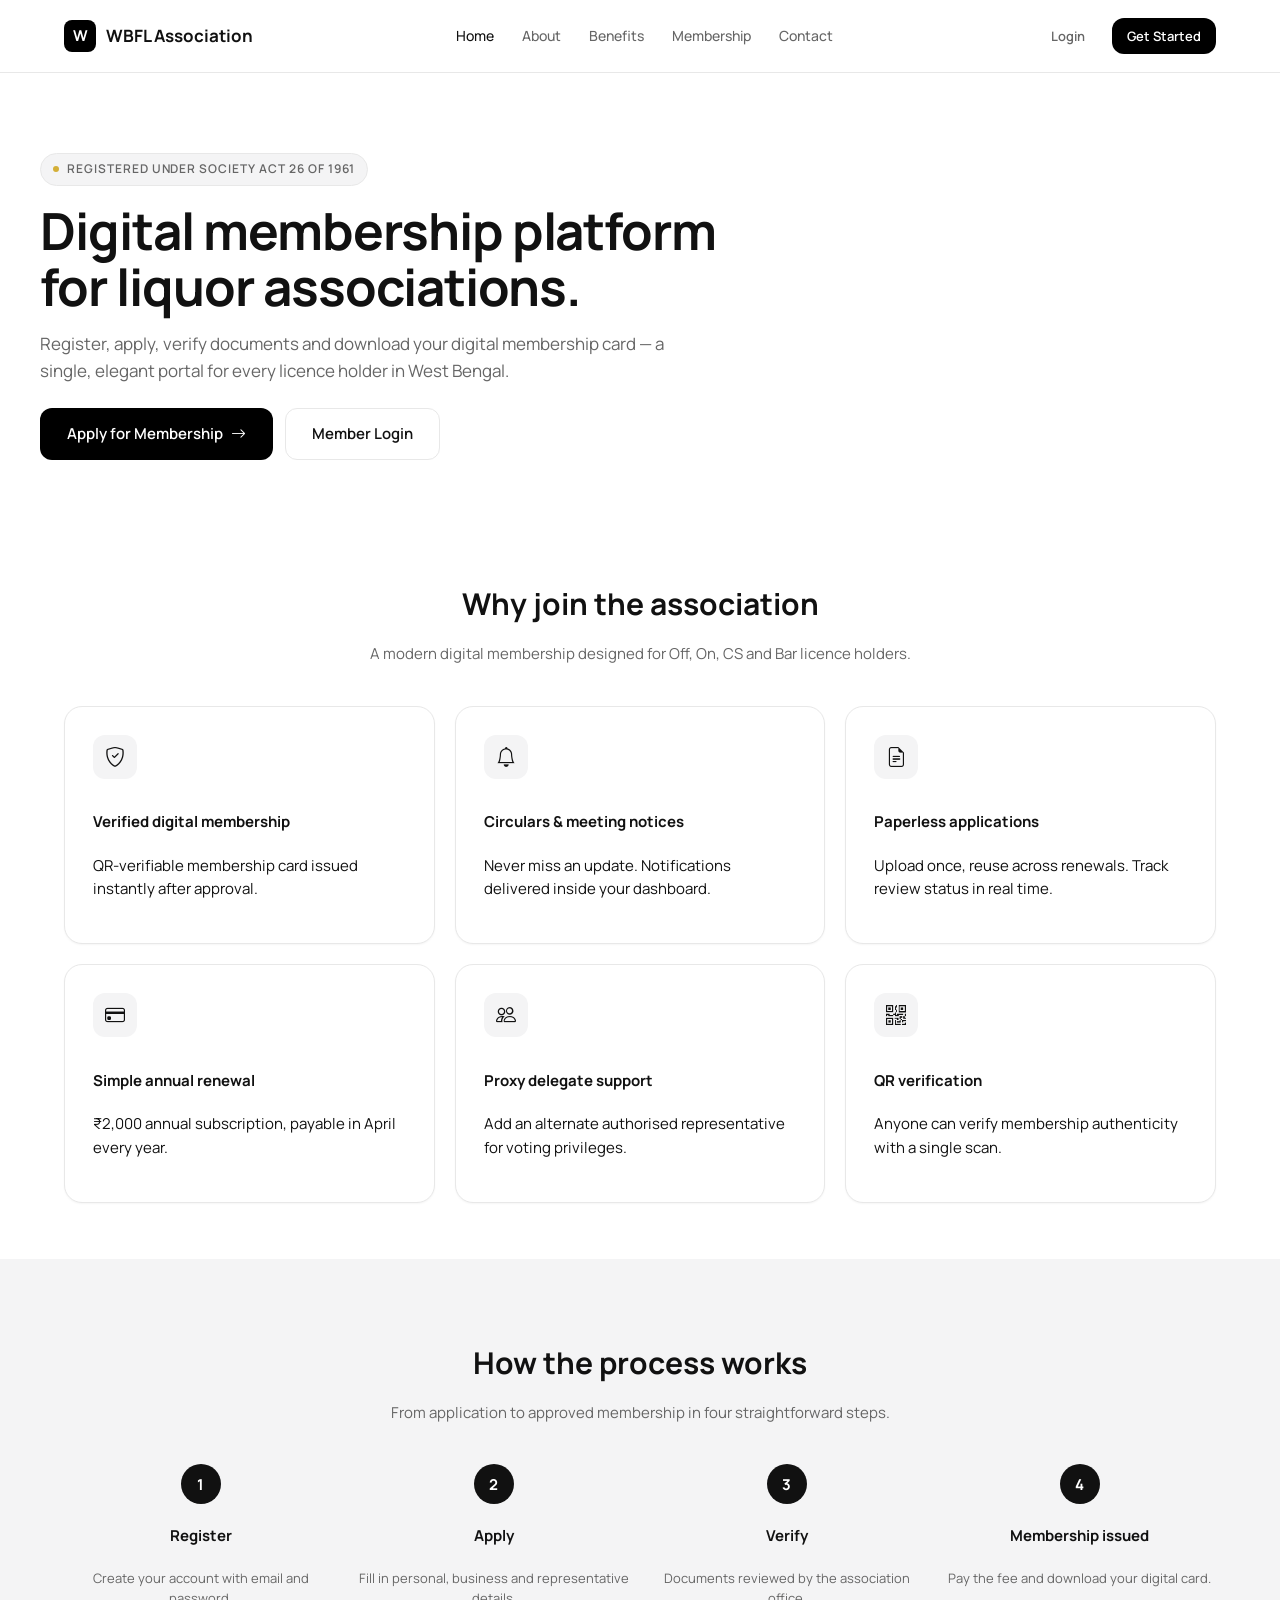
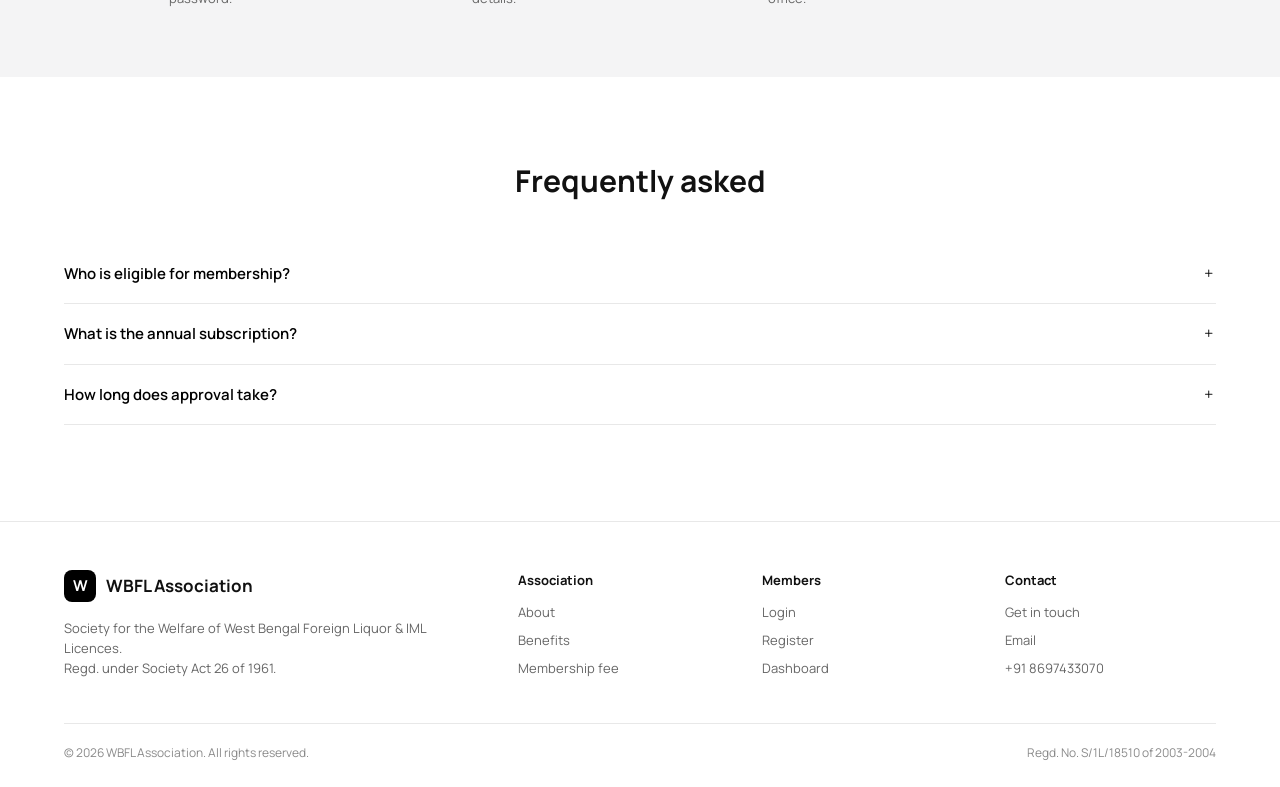
==== index.html @ 2369a2b2 "Add files via upload" ====
<!doctype html>
<html lang="en"><head><meta charset="utf-8"/><meta name="viewport" content="width=device-width,initial-scale=1"/>
<title>Home — WBFL Association</title>
<link rel="icon" href="favicon.ico"/>
<link href="https://fonts.googleapis.com/css2?family=Manrope:wght@400;500;600;700&display=swap" rel="stylesheet"/>
<link rel="stylesheet" href="https://cdn.jsdelivr.net/npm/bootstrap-icons@1.13.1/font/bootstrap-icons.min.css"/>
<link rel="stylesheet" href="assets/css/style.css"/>
<link rel="stylesheet" href="assets/css/components.css"/>
<link rel="stylesheet" href="assets/css/responsive.css"/>

</head><body>
<header class="nav"><div class="container nav-inner">
<a href="index.html" class="brand"><span class="brand-mark">W</span> WBFL Association</a>
<nav class="nav-links">
<a href="index.html" class="active">Home</a>
<a href="about.html" class="">About</a>
<a href="benefits.html" class="">Benefits</a>
<a href="fee.html" class="">Membership</a>
<a href="contact.html" class="">Contact</a>
</nav>
<div class="nav-cta"><a href="login.html" class="btn btn-ghost btn-sm hide-mobile">Login</a><a href="register.html" class="btn btn-primary btn-sm">Get Started</a><button class="nav-toggle" data-nav-toggle aria-label="Menu" aria-expanded="false" aria-controls="mobileSheet"><i class="bi bi-list"></i></button></div></div>
<div class="mobile-sheet" id="mobileSheet">
<a href="index.html">Home</a><a href="about.html">About</a><a href="benefits.html">Benefits</a><a href="fee.html">Membership</a><a href="contact.html">Contact</a><a href="login.html">Login</a>
</div></header>

<main>
  <section class="hero container">
    <span class="eyebrow"><span class="dot"></span> Registered under Society Act 26 of 1961</span>
    <h1>Digital membership platform<br/>for liquor associations.</h1>
    <p class="lead">Register, apply, verify documents and download your digital membership card — a single, elegant portal for every licence holder in West Bengal.</p>
    <div class="hero-actions">
      <a href="register.html" class="btn btn-primary btn-lg">Apply for Membership <i class="bi bi-arrow-right" aria-hidden="true"></i></a>
      <a href="login.html" class="btn btn-secondary btn-lg">Member Login</a>
    </div>
  </section>

  <section class="section">
    <div class="container">
      <div class="section-title"><h2>Why join the association</h2><p>A modern digital membership designed for Off, On, CS and Bar licence holders.</p></div>
      <div class="grid grid-3">
        <div class="card feature card-hover"><div class="feature-icon"><i class="bi bi-shield-check" aria-hidden="true"></i></div><h4>Verified digital membership</h4><p>QR-verifiable membership card issued instantly after approval.</p></div>
        <div class="card feature card-hover"><div class="feature-icon"><i class="bi bi-bell" aria-hidden="true"></i></div><h4>Circulars &amp; meeting notices</h4><p>Never miss an update. Notifications delivered inside your dashboard.</p></div>
        <div class="card feature card-hover"><div class="feature-icon"><i class="bi bi-file-earmark-text" aria-hidden="true"></i></div><h4>Paperless applications</h4><p>Upload once, reuse across renewals. Track review status in real time.</p></div>
        <div class="card feature card-hover"><div class="feature-icon"><i class="bi bi-credit-card" aria-hidden="true"></i></div><h4>Simple annual renewal</h4><p>&#8377;2,000 annual subscription, payable in April every year.</p></div>
        <div class="card feature card-hover"><div class="feature-icon"><i class="bi bi-people" aria-hidden="true"></i></div><h4>Proxy delegate support</h4><p>Add an alternate authorised representative for voting privileges.</p></div>
        <div class="card feature card-hover"><div class="feature-icon"><i class="bi bi-qr-code" aria-hidden="true"></i></div><h4>QR verification</h4><p>Anyone can verify membership authenticity with a single scan.</p></div>
      </div>
    </div>
  </section>

  <section class="section bg-surface">
    <div class="container">
      <div class="section-title"><h2>How the process works</h2><p>From application to approved membership in four straightforward steps.</p></div>
      <div class="process">
        <div class="process-step"><div class="step-num">1</div><h4>Register</h4><p class="small mt-8">Create your account with email and password.</p></div>
        <div class="process-step"><div class="step-num">2</div><h4>Apply</h4><p class="small mt-8">Fill in personal, business and representative details.</p></div>
        <div class="process-step"><div class="step-num">3</div><h4>Verify</h4><p class="small mt-8">Documents reviewed by the association office.</p></div>
        <div class="process-step"><div class="step-num">4</div><h4>Membership issued</h4><p class="small mt-8">Pay the fee and download your digital card.</p></div>
      </div>
    </div>
  </section>

  <section class="section">
    <div class="container">
      <div class="section-title"><h2>Frequently asked</h2></div>
      <div class="faq" data-faq>
        <div class="faq-item"><button class="faq-q" aria-expanded="false"><span>Who is eligible for membership?</span><i class="bi bi-plus" aria-hidden="true"></i></button><div class="faq-a">Any holder of a Foreign Liquor or IML licence — Off, On, CS or Bar category — in West Bengal is eligible.</div></div>
        <div class="faq-item"><button class="faq-q" aria-expanded="false"><span>What is the annual subscription?</span><i class="bi bi-plus" aria-hidden="true"></i></button><div class="faq-a">&#8377;2,000 payable at the first instance and subsequently in April every year.</div></div>
        <div class="faq-item"><button class="faq-q" aria-expanded="false"><span>How long does approval take?</span><i class="bi bi-plus" aria-hidden="true"></i></button><div class="faq-a">Typically 5&ndash;7 working days from the date of complete submission with all required documents.</div></div>
      </div>
    </div>
  </section>
</main>
<footer class="footer"><div class="container"><div class="footer-grid">
<div><div class="brand mb-16"><span class="brand-mark">W</span> WBFL Association</div><p class="small">Society for the Welfare of West Bengal Foreign Liquor &amp; IML Licences.<br/>Regd. under Society Act 26 of 1961.</p></div>
<div><h5>Association</h5><a href="about.html">About</a><a href="benefits.html">Benefits</a><a href="fee.html">Membership fee</a></div>
<div><h5>Members</h5><a href="login.html">Login</a><a href="register.html">Register</a><a href="dashboard.html">Dashboard</a></div>
<div><h5>Contact</h5><a href="contact.html">Get in touch</a><a href="mailto:wbfloffandonasso@gmail.com">Email</a><a href="tel:+918697433070">+91 8697433070</a></div>
</div><div class="footer-bottom"><span>&copy; 2026 WBFL Association. All rights reserved.</span><span>Regd. No. S/1L/18510 of 2003-2004</span></div></div></footer>
<script src="assets/js/app.js"></script>
<script src="assets/js/navigation.js"></script>

</body></html>
---- assets/css/style.css ----
/* =========================================================
   WBFL Association — Core Design Tokens & Base Styles
   ========================================================= */
:root{
  --bg:#ffffff;--card:#ffffff;--text:#111111;--text-2:#666666;--text-3:#8a8a8a;
  --border:#e8e8e8;--border-strong:#d9d9d9;--surface:#fafafa;--surface-2:#fafafa;--surface-3:#f4f4f5;
  --btn:#000000;--btn-text:#ffffff;--btn-hover:#1c1c1c;
  --gold:#d4af37;--gold-soft:#f7efd4;--danger:#b42318;--warn:#b45309;--warn-soft:#fef3c7;
  --radius-card:18px;--radius-input:12px;--radius-pill:999px;
  --shadow-sm:0 1px 2px rgba(17,17,17,.04);--shadow-md:0 6px 24px rgba(17,17,17,.06);--shadow-lg:0 12px 40px rgba(17,17,17,.08);
  --dur:180ms;--ease:cubic-bezier(.2,.7,.2,1);
}
*{box-sizing:border-box}
html,body{margin:0;padding:0}
body{font-family:"Manrope",ui-sans-serif,system-ui,-apple-system,"Segoe UI",sans-serif;background:var(--bg);color:var(--text);font-size:15px;line-height:1.55;-webkit-font-smoothing:antialiased}
a{color:inherit;text-decoration:none}
img{max-width:100%;display:block}
.container{max-width:1200px;margin:0 auto;padding:0 24px}
.container-sm{max-width:760px;margin:0 auto;padding:0 24px}
.small{font-size:13px;color:var(--text-2)}
.muted{color:var(--text-2)}
.text-center{text-align:center}
.mt-8{margin-top:8px}.mt-16{margin-top:16px}.mt-24{margin-top:24px}.mt-32{margin-top:32px}
.mb-8{margin-bottom:8px}.mb-16{margin-bottom:16px}.mb-24{margin-bottom:24px}
.flex{display:flex}.between{justify-content:space-between}.center{align-items:center}.gap-8{gap:8px}
.hidden{display:none}
.h-card{font-size:16px}
.h-sm{font-size:14px}
.val-lg{font-size:20px;font-weight:600}

/* ---------- Nav ---------- */
.nav{border-bottom:1px solid var(--border);position:sticky;top:0;background:#fff;z-index:50}
.nav-inner{display:flex;align-items:center;justify-content:space-between;height:72px}
.brand{display:flex;align-items:center;gap:10px;font-weight:700;font-size:17px}
.brand-mark{width:32px;height:32px;border-radius:8px;background:var(--btn);color:#fff;display:inline-flex;align-items:center;justify-content:center;font-size:15px}
.nav-links{display:flex;gap:28px}
.nav-links a{font-size:14px;font-weight:500;color:var(--text-2)}
.nav-links a.active,.nav-links a:hover{color:var(--text)}
.nav-cta{display:flex;align-items:center;gap:12px}
.nav-toggle{display:none;background:none;border:none;font-size:22px;cursor:pointer}
.mobile-sheet{display:none;flex-direction:column;padding:16px 24px;border-top:1px solid var(--border)}
.mobile-sheet.open{display:flex}
@media(max-width:860px){
  .nav-links{display:none}
  .nav-cta .btn{display:none}
  .nav-toggle{display:block}
}

/* ---------- Hero / sections ---------- */
.hero-tight,.hero{padding:80px 0 40px}
.hero h1,.hero-tight h1{font-size:clamp(34px,4vw,56px);line-height:1.1;font-weight:700;letter-spacing:-.02em;margin:16px 0}
.eyebrow{display:inline-flex;align-items:center;gap:8px;font-size:12px;font-weight:600;letter-spacing:.08em;text-transform:uppercase;color:var(--text-2);background:var(--surface-3);border:1px solid var(--border);padding:6px 12px;border-radius:var(--radius-pill)}
.eyebrow .dot{width:6px;height:6px;border-radius:50%;background:var(--gold)}
.lead{font-size:17px;color:var(--text-2);max-width:640px}
.hero-actions{display:flex;gap:12px;margin-top:24px}
.section{padding:56px 0}
.section.bg-surface{background:var(--surface-3)}
.section-title{text-align:center;max-width:560px;margin:0 auto 40px}
.section-title h2{font-size:30px;font-weight:700;margin-bottom:8px}
.section-title p{color:var(--text-2)}

/* ---------- Grid & cards ---------- */
.grid{display:grid;gap:20px}
.grid-2{grid-template-columns:1fr 1fr}
.grid-3{grid-template-columns:repeat(3,1fr)}
.grid-status{display:grid;grid-template-columns:1.4fr 1fr;gap:20px}
@media(max-width:900px){.grid-2,.grid-3,.grid-status{grid-template-columns:1fr}}
.card{background:var(--card);border:1px solid var(--border);border-radius:var(--radius-card);padding:28px;box-shadow:var(--shadow-sm)}
.card-tight{padding:20px}
.card-hover{transition:transform var(--dur) var(--ease),box-shadow var(--dur) var(--ease)}
.card-hover:hover{transform:translateY(-3px);box-shadow:var(--shadow-md)}
.feature-icon{width:44px;height:44px;border-radius:12px;background:var(--surface-3);display:inline-flex;align-items:center;justify-content:center;font-size:20px;margin-bottom:12px}

/* ---------- Buttons ---------- */
.btn{display:inline-flex;align-items:center;justify-content:center;gap:8px;height:44px;padding:0 20px;border-radius:12px;font-weight:600;font-size:14px;cursor:pointer;border:1px solid transparent;transition:all var(--dur) var(--ease);background:transparent;color:var(--text)}
.btn-lg{height:52px;padding:0 26px;font-size:15px}
.btn-sm{height:36px;padding:0 14px;font-size:13px}
.btn-primary{background:var(--btn);color:var(--btn-text)}
.btn-primary:hover{background:var(--btn-hover)}
.btn-secondary{border-color:var(--border);background:#fff}
.btn-secondary:hover{background:var(--surface-2);border-color:var(--border-strong)}
.btn-ghost{color:var(--text-2)}
.btn-ghost:hover{color:var(--text);background:var(--surface-2)}
.btn-block{width:100%}
.btn:disabled{opacity:.5;cursor:not-allowed}
.hide-mobile{display:inline-flex}
@media(max-width:860px){.hide-mobile{display:none}}

/* ---------- Forms ---------- */
.form{display:flex;flex-direction:column;gap:16px}
.form-row{display:grid;grid-template-columns:1fr 1fr;gap:16px}
@media(max-width:640px){.form-row{grid-template-columns:1fr}}
.field{display:flex;flex-direction:column}
.field label{font-size:13px;font-weight:600;margin-bottom:6px}
.input,.textarea,.select{width:100%;height:48px;border:1px solid var(--border);border-radius:var(--radius-input);padding:0 14px;font:inherit;color:var(--text);background:#fff;outline:none;transition:border-color var(--dur) var(--ease),box-shadow var(--dur) var(--ease)}
.textarea{height:auto;min-height:90px;padding:12px 14px;resize:vertical}
.input:focus,.textarea:focus,.select:focus{border-color:var(--btn);box-shadow:0 0 0 4px rgba(0,0,0,.06)}
.input.is-error{border-color:var(--danger)}
select.select{appearance:none}
.checkbox{display:flex;align-items:flex-start;gap:10px;font-size:14px;cursor:pointer}
.checkbox input{margin-top:3px}

/* ---------- Auth ---------- */
.auth-wrap{min-height:calc(100vh - 72px);display:flex;align-items:center;justify-content:center;padding:40px 20px;background:var(--surface-3)}
.auth-card{width:100%;max-width:420px;background:#fff;border:1px solid var(--border);border-radius:var(--radius-card);padding:36px;box-shadow:var(--shadow-md)}
.auth-card h2{margin:0 0 6px;font-size:24px}
.auth-card .sub{color:var(--text-2);margin-bottom:24px;font-size:14px}
.auth-alt{text-align:center;margin-top:20px;font-size:14px;color:var(--text-2)}
.auth-alt a{font-weight:600;color:var(--text)}

/* ---------- Footer ---------- */
.footer{border-top:1px solid var(--border);padding:48px 0 24px;margin-top:40px}
.footer-grid{display:grid;grid-template-columns:2fr 1fr 1fr 1fr;gap:32px}
.footer-grid h5{font-size:13px;margin:0 0 12px}
.footer-grid a{display:block;font-size:13px;color:var(--text-2);margin-bottom:8px}
.footer-bottom{display:flex;justify-content:space-between;margin-top:32px;padding-top:20px;border-top:1px solid var(--border);font-size:12px;color:var(--text-3)}
@media(max-width:720px){.footer-grid{grid-template-columns:1fr 1fr}.footer-bottom{flex-direction:column;gap:6px}}

/* ---------- Badges ---------- */
.badge{display:inline-flex;align-items:center;gap:6px;font-size:12px;font-weight:600;padding:5px 10px;border-radius:var(--radius-pill);background:#fff;border:1px solid var(--border);color:var(--text)}
.badge.gold{background:var(--gold-soft);border-color:transparent;color:#7a5c00}
.badge.warn{background:var(--warn-soft);border-color:transparent;color:var(--warn)}
.badge.sm{font-size:11px;padding:3px 8px}
---- assets/css/components.css ----
/* =========================================================
   WBFL Association — Component Styles (Portal + Wizard + Cards)
   ========================================================= */

/* ---------- Portal shell ---------- */
.portal{display:flex;min-height:100vh}
.sidebar{width:260px;flex:none;border-right:1px solid var(--border);padding:24px 16px;display:flex;flex-direction:column;gap:4px;background:#fff;position:sticky;top:0;height:100vh;overflow-y:auto}
.sidebar .brand{padding:0 8px;margin-bottom:24px}
.side-section{font-size:11px;font-weight:700;letter-spacing:.06em;text-transform:uppercase;color:var(--text-3);padding:16px 8px 6px}
.side-link{display:flex;align-items:center;gap:10px;padding:10px 10px;border-radius:10px;font-size:14px;color:var(--text-2);font-weight:500}
.side-link:hover{background:var(--surface-3);color:var(--text)}
.side-link.active{background:var(--text);color:#fff}
.sidebar-close{display:none;background:none;border:none;font-size:18px;align-self:flex-end;margin-bottom:8px;cursor:pointer}
.sidebar-backdrop{display:none;position:fixed;inset:0;background:rgba(0,0,0,.4);z-index:40}
.portal-main{flex:1;min-width:0;display:flex;flex-direction:column}
.topbar{height:72px;border-bottom:1px solid var(--border);display:flex;align-items:center;justify-content:space-between;padding:0 24px;position:sticky;top:0;background:#fff;z-index:20}
.topbar-left{display:flex;align-items:center;gap:16px;flex:1}
.topbar-search{display:flex;align-items:center;gap:8px;background:var(--surface-3);border-radius:10px;padding:0 12px;height:40px;max-width:320px;flex:1}
.topbar-search input{border:none;background:none;outline:none;font:inherit;width:100%}
.topbar-right{display:flex;align-items:center;gap:12px}
.icon-btn{width:40px;height:40px;border-radius:10px;border:1px solid var(--border);background:#fff;display:inline-flex;align-items:center;justify-content:center;cursor:pointer;position:relative}
.icon-btn .dot-badge{position:absolute;top:8px;right:8px;width:6px;height:6px;border-radius:50%;background:var(--danger)}
.avatar{width:38px;height:38px;border-radius:50%;background:var(--text);color:#fff;display:inline-flex;align-items:center;justify-content:center;font-size:13px;font-weight:700}
.page{padding:28px 32px 60px;max-width:1200px}
.breadcrumb{font-size:13px;color:var(--text-3);margin-bottom:16px}
.breadcrumb a{color:var(--text-3)}
.page-head{display:flex;align-items:flex-start;justify-content:space-between;gap:16px;margin-bottom:24px;flex-wrap:wrap}
.page-title{font-size:26px;font-weight:700;margin:0}
@media(max-width:960px){
  .sidebar{position:fixed;left:0;top:0;transform:translateX(-100%);transition:transform var(--dur) var(--ease);z-index:50}
  .sidebar.open{transform:translateX(0)}
  .sidebar-close{display:block}
  .sidebar-backdrop.open{display:block}
  .page{padding:20px}
}

/* ---------- Stat cards ---------- */
.stat-grid{display:grid;grid-template-columns:repeat(3,1fr);gap:16px}
@media(max-width:860px){.stat-grid{grid-template-columns:1fr}}
.stat h4{font-size:13px;color:var(--text-2);margin:0 0 8px;font-weight:500}
.stat .val{font-size:20px;font-weight:700;display:flex;align-items:center;gap:8px}
.stat .meta{font-size:12px;color:var(--text-3);margin-top:6px}

/* ---------- Quick actions ---------- */
.qa-grid{display:grid;grid-template-columns:repeat(4,1fr);gap:14px}
@media(max-width:860px){.qa-grid{grid-template-columns:repeat(2,1fr)}}
.qa{display:flex;flex-direction:column;align-items:center;gap:10px;padding:22px 12px;border:1px solid var(--border);border-radius:14px;text-align:center;font-size:13px;font-weight:600;transition:all var(--dur) var(--ease)}
.qa i{font-size:22px}
.qa:hover{background:var(--surface-3);transform:translateY(-2px)}

/* ---------- Notifications ---------- */
.notif-list{display:flex;flex-direction:column;gap:4px}
.notif{display:flex;gap:14px;padding:14px 8px;border-radius:10px}
.notif.unread{background:var(--surface-3)}
.n-icon{width:36px;height:36px;border-radius:10px;background:#fff;border:1px solid var(--border);display:inline-flex;align-items:center;justify-content:center;flex:none}
.n-title{font-size:14px;font-weight:600}
.n-body p{font-size:13px;color:var(--text-2);margin:4px 0}
.n-time{font-size:11px;color:var(--text-3)}

/* ---------- Timeline ---------- */
.tl{display:flex;flex-direction:column}
.tl-item{display:grid;grid-template-columns:28px 1fr;gap:14px;padding-bottom:24px;position:relative}
.tl-item:not(:last-child)::before{content:"";position:absolute;left:13px;top:28px;bottom:0;width:2px;background:var(--border)}
.tl-dot{width:28px;height:28px;border-radius:50%;background:#fff;border:2px solid var(--border);display:flex;align-items:center;justify-content:center;font-size:14px;z-index:1}
.tl-item.done .tl-dot{background:var(--gold);border-color:var(--gold);color:#fff}
.tl-item.current .tl-dot{background:var(--text);border-color:var(--text);color:#fff}
.tl-title{font-weight:600;font-size:14px}
.tl-meta{font-size:12px;color:var(--text-3);margin-top:2px}

/* ---------- Officer / reviewer ---------- */
.officer{display:flex;align-items:center;gap:14px;padding:14px 0;border-top:1px solid var(--border)}
.officer:first-child{border-top:none}
.officer-flat{padding-top:0;border:0}
.oa{width:44px;height:44px;border-radius:50%;background:var(--surface-3);display:inline-flex;align-items:center;justify-content:center;font-weight:700;font-size:14px}
.oi h5{margin:0;font-size:14px}
.oi p{margin:2px 0 0;font-size:12px;color:var(--text-3)}

/* ---------- Wizard / stepper ---------- */
.stepper{display:flex;align-items:center;gap:0;border:1px solid var(--border);border-radius:16px;padding:12px;margin-bottom:20px;overflow-x:auto}
.st{display:flex;flex-direction:column;align-items:center;gap:6px;min-width:80px;padding:6px 10px}
.st-num{width:28px;height:28px;border-radius:50%;background:#fff;border:1px solid var(--border);display:flex;align-items:center;justify-content:center;font-size:12px;font-weight:700;color:var(--text-2)}
.st.active .st-num{background:var(--text);color:#fff;border-color:var(--text)}
.st.done .st-num{background:var(--gold);color:#fff;border-color:var(--gold)}
.st-label{font-size:11px;color:var(--text-3);white-space:nowrap}
.st.active .st-label{color:var(--text);font-weight:600}
.st-sep{flex:1;height:1px;background:var(--border);min-width:16px}
.wizard-card{border:1px solid var(--border);border-radius:var(--radius-card);padding:32px;background:#fff}
.wizard-card h3{font-size:22px;margin:0 0 4px}
.wizard-card .sub{color:var(--text-2);margin:0 0 24px;font-size:14px}
.wiz-footer{display:flex;justify-content:space-between;align-items:center;margin-top:32px;padding-top:20px;border-top:1px solid var(--border)}
@media(max-width:640px){.wizard-card{padding:20px}.wiz-footer{flex-direction:column;gap:12px}}

/* ---------- Upload ---------- */
.upload-grid{display:grid;grid-template-columns:repeat(2,1fr);gap:16px}
@media(max-width:720px){.upload-grid{grid-template-columns:1fr}}
.upload{border:1.5px dashed var(--border-strong);border-radius:var(--radius-input);background:#fff;padding:18px;cursor:pointer;transition:border-color var(--dur) var(--ease),background var(--dur) var(--ease)}
.upload.is-drag{border-color:var(--text);background:var(--surface-3)}
.upload-head{display:flex;gap:12px;align-items:flex-start;margin-bottom:12px}
.u-ic{width:36px;height:36px;border-radius:10px;background:var(--surface-3);display:flex;align-items:center;justify-content:center;flex:none}
.upload-head h5{margin:0;font-size:13px}
.upload-head p{margin:2px 0 0;font-size:12px;color:var(--text-3)}
.upload-drop{display:flex;align-items:center;justify-content:center;gap:8px;font-size:13px;color:var(--text-2);padding:16px;text-align:center}
.upload-file{display:flex;align-items:center;gap:10px;padding:10px;background:var(--surface-3);border-radius:10px;font-size:13px}
.upload-file .rm{margin-left:auto;background:none;border:none;cursor:pointer;color:var(--text-3)}

/* ---------- Declaration / signature ---------- */
.declaration-box{background:var(--surface-3);border-style:dashed}
.declaration-box p{font-size:14px;color:var(--text);margin:0}
.sig-pad{height:120px;border:1.5px dashed var(--border-strong);border-radius:var(--radius-input);display:flex;align-items:center;justify-content:center;color:var(--text-3);font-size:13px}

/* ---------- Review ---------- */
.review-block{border:1px solid var(--border);border-radius:14px;padding:20px;margin-bottom:16px}
.review-head{display:flex;justify-content:space-between;align-items:center;margin-bottom:14px}
.review-head h5{margin:0;font-size:15px}
.review-grid{display:grid;grid-template-columns:repeat(2,1fr);gap:14px}
.review-grid span{display:block;font-size:12px;color:var(--text-3)}
.review-grid b{font-size:14px;font-weight:600}
@media(max-width:640px){.review-grid{grid-template-columns:1fr}}

/* ---------- Success page ---------- */
.success-wrap{max-width:520px;margin:60px auto;text-align:center}
.success-icon{font-size:56px;color:var(--gold);margin-bottom:16px}

/* ---------- Membership card ---------- */
.mcard{border-radius:20px;border:1px solid var(--border);background:linear-gradient(135deg,#fff,var(--surface-3));padding:28px;position:relative;overflow:hidden}
.mcard::before{content:"";position:absolute;top:0;left:0;right:0;height:4px;background:linear-gradient(90deg,var(--gold),#f0d98c)}
.mcard-head{display:flex;justify-content:space-between;align-items:center;margin-bottom:24px}
.mcard-logo{font-weight:700;font-size:14px;display:flex;align-items:center;gap:8px}
.l-mark{width:26px;height:26px;border-radius:7px;background:var(--text);color:#fff;display:inline-flex;align-items:center;justify-content:center;font-size:13px}
.mcard-body{display:grid;grid-template-columns:80px 1fr auto;gap:16px;align-items:center}
.mcard-photo{width:80px;height:80px;border-radius:14px;background:#fff;border:1px solid var(--border);display:flex;align-items:center;justify-content:center;font-size:30px;color:var(--text-3)}
.mcard-name{font-size:18px;font-weight:700}
.mcard-role{font-size:13px;color:var(--text-2);margin-top:4px}
.mcard-qr{width:64px;height:64px;border-radius:10px;background:#fff;border:1px solid var(--border);display:flex;align-items:center;justify-content:center;font-size:28px}
.mcard-foot{display:grid;grid-template-columns:repeat(4,1fr);gap:16px;margin-top:24px;padding-top:20px;border-top:1px solid var(--border)}
.mcard-foot div{font-size:11px;color:var(--text-3)}
.mcard-foot span{display:block;font-size:13px;font-weight:600;color:var(--text);margin-top:2px}
@media(max-width:480px){
  .mcard-body{grid-template-columns:1fr;text-align:center;gap:12px}
  .mcard-qr,.mcard-photo{margin:0 auto}
  .mcard-foot{grid-template-columns:repeat(2,1fr)}
}
.mcard-qr-lg{width:120px;height:120px;border-radius:14px;background:#fff;border:1px solid var(--border);display:flex;align-items:center;justify-content:center;font-size:50px;margin:0 auto}
.verify-card{max-width:520px}

/* ---------- Price card ---------- */
.price-card{max-width:420px;margin:0 auto}
.price-tag{font-size:38px;font-weight:700}
.price-tag small{font-size:16px;color:var(--text-2);font-weight:500}
.price-list{list-style:none;padding:0;margin:0;display:flex;flex-direction:column;gap:12px}
.price-list li{display:flex;align-items:flex-start;gap:10px;font-size:14px}
.price-list li i{color:var(--gold);margin-top:2px}

/* ---------- Process steps ---------- */
.process{display:grid;grid-template-columns:repeat(4,1fr);gap:20px}
@media(max-width:860px){.process{grid-template-columns:1fr 1fr}}
.process-step{text-align:center}
.step-num{width:40px;height:40px;border-radius:50%;background:var(--text);color:#fff;display:flex;align-items:center;justify-content:center;font-weight:700;margin:0 auto 12px}

/* ---------- FAQ ---------- */
.faq-item{border-bottom:1px solid var(--border)}
.faq-q{width:100%;display:flex;justify-content:space-between;align-items:center;padding:18px 0;background:none;border:none;font:inherit;font-weight:600;font-size:15px;cursor:pointer;text-align:left}
.faq-a{display:none;padding:0 0 18px;color:var(--text-2);font-size:14px}
.faq-item.open .faq-a{display:block}
.faq-item.open .faq-q i{transform:rotate(45deg)}
.faq-q i{transition:transform var(--dur) var(--ease)}

/* ---------- Contact ---------- */
.contact-grid{display:grid;grid-template-columns:1.2fr 1fr;gap:24px}
@media(max-width:860px){.contact-grid{grid-template-columns:1fr}}
.contact-info{display:flex;flex-direction:column;gap:20px}
.contact-item{display:flex;gap:14px}
.ci-ic{width:40px;height:40px;border-radius:10px;background:var(--surface-3);display:flex;align-items:center;justify-content:center;flex:none}
.contact-item h5{margin:0 0 4px;font-size:14px}
.contact-item p{margin:0;font-size:13px;color:var(--text-2)}
.map-placeholder{margin-top:20px;height:200px;border-radius:14px;background:var(--surface-3);display:flex;align-items:center;justify-content:center;color:var(--text-3);font-size:13px}

/* ---------- Tabs (profile) ---------- */
.tabs{display:flex;gap:8px;border-bottom:1px solid var(--border);overflow-x:auto}
.tab{padding:12px 16px;background:none;border:none;font:inherit;font-weight:600;font-size:14px;color:var(--text-3);cursor:pointer;border-bottom:2px solid transparent;white-space:nowrap}
.tab.active{color:var(--text);border-color:var(--text)}

/* ---------- Toast ---------- */
.toast-host{position:fixed;top:20px;right:20px;display:flex;flex-direction:column;gap:10px;z-index:200}
.toast{display:flex;align-items:center;gap:10px;background:#111;color:#fff;padding:12px 16px;border-radius:12px;font-size:13px;font-weight:500;box-shadow:var(--shadow-lg);animation:fadeUp 220ms var(--ease)}
.toast i{color:var(--gold)}
@keyframes fadeUp{from{opacity:0;transform:translateY(6px)}to{opacity:1;transform:translateY(0)}}
@keyframes spin{to{transform:rotate(360deg)}}
---- assets/css/responsive.css ----
/* =========================================================
   WBFL Association — Global Responsive Overrides
   ========================================================= */
@media(max-width:1024px){
  .container,.container-sm,.page{padding-left:20px;padding-right:20px}
}
@media(max-width:720px){
  .hero,.hero-tight{padding:56px 0 28px}
  .section{padding:40px 0}
  .card{padding:20px}
}
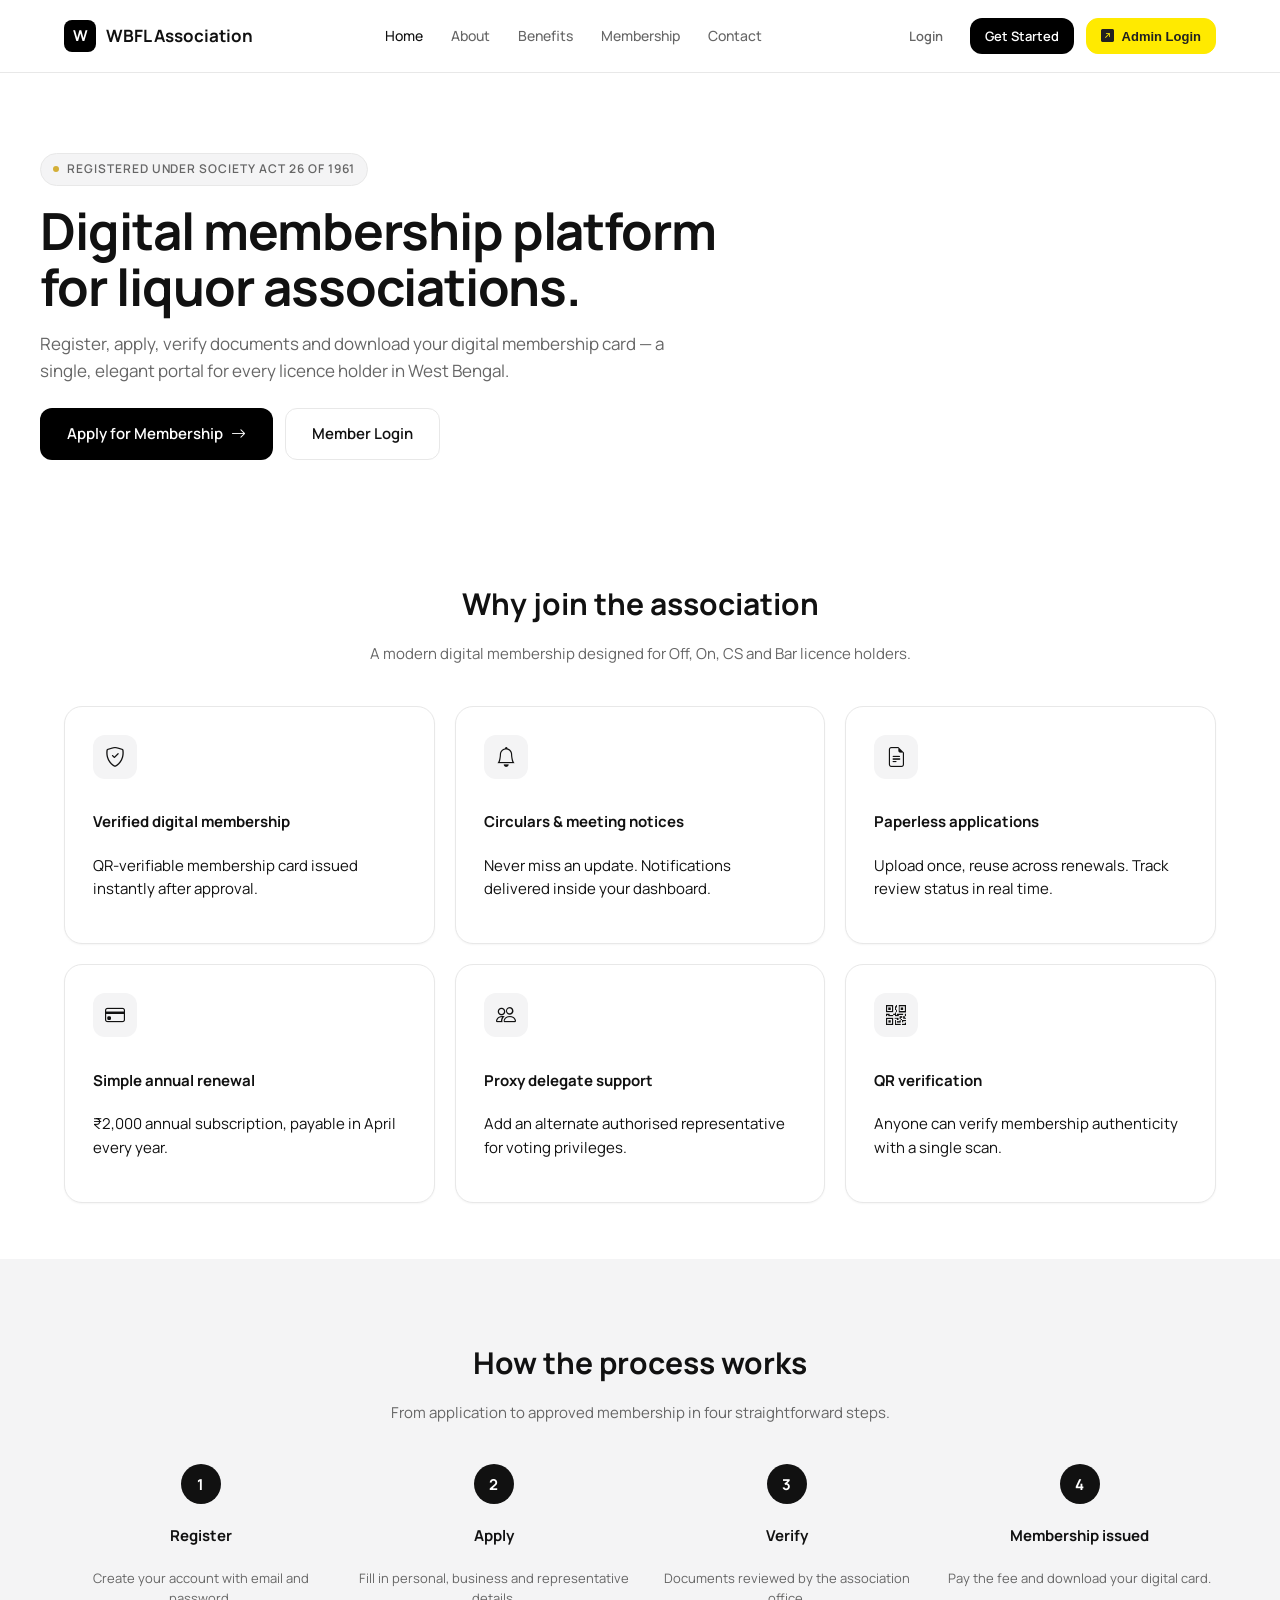
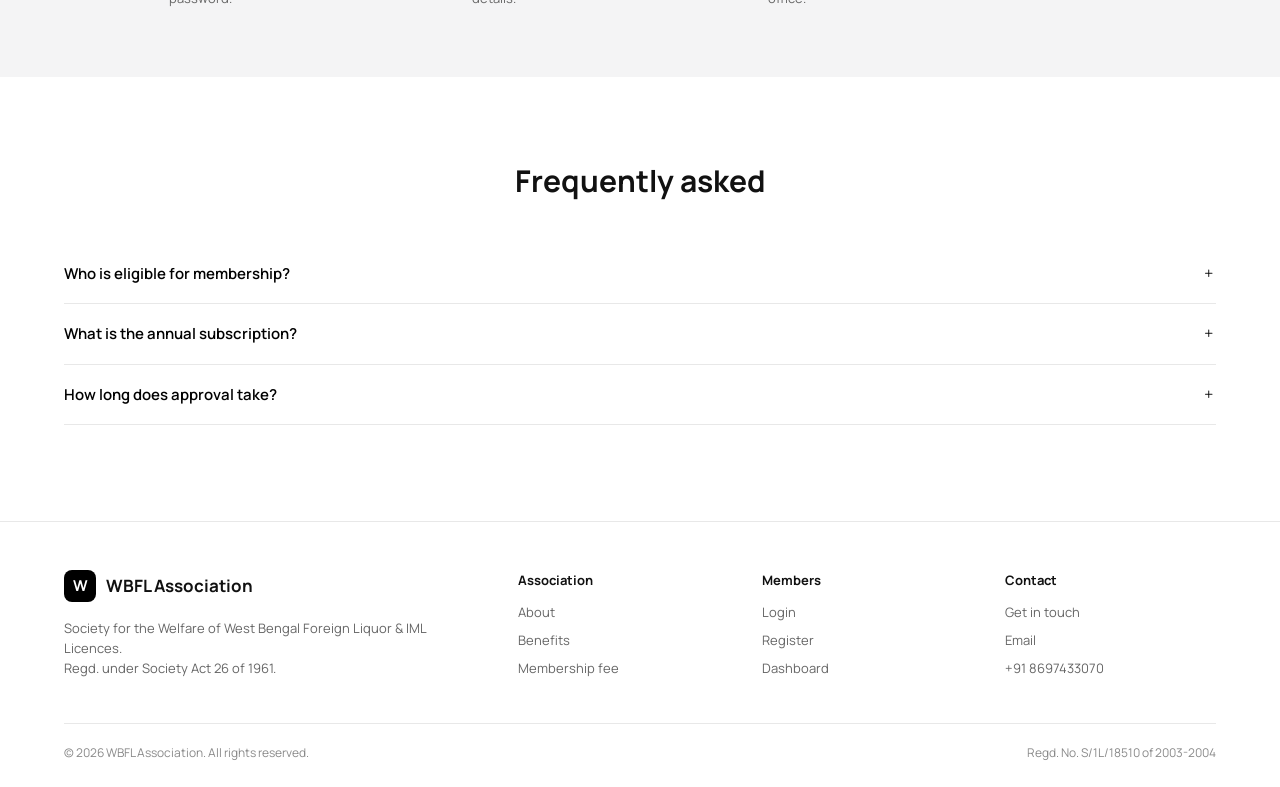
==== commit 9d9fce82: "Add files via upload" ====
--- a/index.html
+++ b/index.html
@@ -1,83 +1,275 @@
 <!doctype html>
-<html lang="en"><head><meta charset="utf-8"/><meta name="viewport" content="width=device-width,initial-scale=1"/>
-<title>Home — WBFL Association</title>
-<link rel="icon" href="favicon.ico"/>
-<link href="https://fonts.googleapis.com/css2?family=Manrope:wght@400;500;600;700&display=swap" rel="stylesheet"/>
-<link rel="stylesheet" href="https://cdn.jsdelivr.net/npm/bootstrap-icons@1.13.1/font/bootstrap-icons.min.css"/>
-<link rel="stylesheet" href="assets/css/style.css"/>
-<link rel="stylesheet" href="assets/css/components.css"/>
-<link rel="stylesheet" href="assets/css/responsive.css"/>
-
-</head><body>
-<header class="nav"><div class="container nav-inner">
-<a href="index.html" class="brand"><span class="brand-mark">W</span> WBFL Association</a>
-<nav class="nav-links">
-<a href="index.html" class="active">Home</a>
-<a href="about.html" class="">About</a>
-<a href="benefits.html" class="">Benefits</a>
-<a href="fee.html" class="">Membership</a>
-<a href="contact.html" class="">Contact</a>
-</nav>
-<div class="nav-cta"><a href="login.html" class="btn btn-ghost btn-sm hide-mobile">Login</a><a href="register.html" class="btn btn-primary btn-sm">Get Started</a><button class="nav-toggle" data-nav-toggle aria-label="Menu" aria-expanded="false" aria-controls="mobileSheet"><i class="bi bi-list"></i></button></div></div>
-<div class="mobile-sheet" id="mobileSheet">
-<a href="index.html">Home</a><a href="about.html">About</a><a href="benefits.html">Benefits</a><a href="fee.html">Membership</a><a href="contact.html">Contact</a><a href="login.html">Login</a>
-</div></header>
-
-<main>
-  <section class="hero container">
-    <span class="eyebrow"><span class="dot"></span> Registered under Society Act 26 of 1961</span>
-    <h1>Digital membership platform<br/>for liquor associations.</h1>
-    <p class="lead">Register, apply, verify documents and download your digital membership card — a single, elegant portal for every licence holder in West Bengal.</p>
-    <div class="hero-actions">
-      <a href="register.html" class="btn btn-primary btn-lg">Apply for Membership <i class="bi bi-arrow-right" aria-hidden="true"></i></a>
-      <a href="login.html" class="btn btn-secondary btn-lg">Member Login</a>
-    </div>
-  </section>
-
-  <section class="section">
-    <div class="container">
-      <div class="section-title"><h2>Why join the association</h2><p>A modern digital membership designed for Off, On, CS and Bar licence holders.</p></div>
-      <div class="grid grid-3">
-        <div class="card feature card-hover"><div class="feature-icon"><i class="bi bi-shield-check" aria-hidden="true"></i></div><h4>Verified digital membership</h4><p>QR-verifiable membership card issued instantly after approval.</p></div>
-        <div class="card feature card-hover"><div class="feature-icon"><i class="bi bi-bell" aria-hidden="true"></i></div><h4>Circulars &amp; meeting notices</h4><p>Never miss an update. Notifications delivered inside your dashboard.</p></div>
-        <div class="card feature card-hover"><div class="feature-icon"><i class="bi bi-file-earmark-text" aria-hidden="true"></i></div><h4>Paperless applications</h4><p>Upload once, reuse across renewals. Track review status in real time.</p></div>
-        <div class="card feature card-hover"><div class="feature-icon"><i class="bi bi-credit-card" aria-hidden="true"></i></div><h4>Simple annual renewal</h4><p>&#8377;2,000 annual subscription, payable in April every year.</p></div>
-        <div class="card feature card-hover"><div class="feature-icon"><i class="bi bi-people" aria-hidden="true"></i></div><h4>Proxy delegate support</h4><p>Add an alternate authorised representative for voting privileges.</p></div>
-        <div class="card feature card-hover"><div class="feature-icon"><i class="bi bi-qr-code" aria-hidden="true"></i></div><h4>QR verification</h4><p>Anyone can verify membership authenticity with a single scan.</p></div>
+<html lang="en">
+  <head>
+    <meta charset="utf-8" />
+    <meta name="viewport" content="width=device-width,initial-scale=1" />
+    <title>Home — WBFL Association</title>
+    <link rel="icon" href="favicon.ico" />
+    <link
+      href="https://fonts.googleapis.com/css2?family=Manrope:wght@400;500;600;700&display=swap"
+      rel="stylesheet"
+    />
+    <link
+      rel="stylesheet"
+      href="https://cdn.jsdelivr.net/npm/bootstrap-icons@1.13.1/font/bootstrap-icons.min.css"
+    />
+    <link rel="stylesheet" href="assets/css/style.css" />
+    <link rel="stylesheet" href="assets/css/components.css" />
+    <link rel="stylesheet" href="assets/css/responsive.css" />
+  </head>
+  <body>
+    <header class="nav">
+      <div class="container nav-inner">
+        <a href="index.html" class="brand"
+          ><span class="brand-mark">W</span> WBFL Association</a
+        >
+        <nav class="nav-links">
+          <a href="index.html" class="active">Home</a>
+          <a href="about.html" class="">About</a>
+          <a href="benefits.html" class="">Benefits</a>
+          <a href="fee.html" class="">Membership</a>
+          <a href="contact.html" class="">Contact</a>
+        </nav>
+        <div class="nav-cta">
+          <a href="login.html" class="btn btn-ghost btn-sm hide-mobile">Login</a
+          ><a href="register.html" class="btn btn-primary btn-sm"
+            >Get Started</a
+          >
+          <button
+            class="btn btn-admin btn-sm hide-mobile"
+            id="adminLoginBtn"
+            type="button"
+            onclick="window.location.href = 'admin/index.html'"
+          >
+            <i class="bi bi-arrow-up-right-square-fill" aria-hidden="true"></i>
+            Admin Login
+          </button>
+          <button
+            class="nav-toggle"
+            data-nav-toggle
+            aria-label="Menu"
+            aria-expanded="false"
+            aria-controls="mobileSheet"
+          >
+            <i class="bi bi-list"></i>
+          </button>
+        </div>
       </div>
-    </div>
-  </section>
-
-  <section class="section bg-surface">
-    <div class="container">
-      <div class="section-title"><h2>How the process works</h2><p>From application to approved membership in four straightforward steps.</p></div>
-      <div class="process">
-        <div class="process-step"><div class="step-num">1</div><h4>Register</h4><p class="small mt-8">Create your account with email and password.</p></div>
-        <div class="process-step"><div class="step-num">2</div><h4>Apply</h4><p class="small mt-8">Fill in personal, business and representative details.</p></div>
-        <div class="process-step"><div class="step-num">3</div><h4>Verify</h4><p class="small mt-8">Documents reviewed by the association office.</p></div>
-        <div class="process-step"><div class="step-num">4</div><h4>Membership issued</h4><p class="small mt-8">Pay the fee and download your digital card.</p></div>
+      <div class="mobile-sheet" id="mobileSheet">
+        <a href="index.html">Home</a><a href="about.html">About</a
+        ><a href="benefits.html">Benefits</a><a href="fee.html">Membership</a
+        ><a href="contact.html">Contact</a><a href="login.html">Login</a>
       </div>
-    </div>
-  </section>
-
-  <section class="section">
-    <div class="container">
-      <div class="section-title"><h2>Frequently asked</h2></div>
-      <div class="faq" data-faq>
-        <div class="faq-item"><button class="faq-q" aria-expanded="false"><span>Who is eligible for membership?</span><i class="bi bi-plus" aria-hidden="true"></i></button><div class="faq-a">Any holder of a Foreign Liquor or IML licence — Off, On, CS or Bar category — in West Bengal is eligible.</div></div>
-        <div class="faq-item"><button class="faq-q" aria-expanded="false"><span>What is the annual subscription?</span><i class="bi bi-plus" aria-hidden="true"></i></button><div class="faq-a">&#8377;2,000 payable at the first instance and subsequently in April every year.</div></div>
-        <div class="faq-item"><button class="faq-q" aria-expanded="false"><span>How long does approval take?</span><i class="bi bi-plus" aria-hidden="true"></i></button><div class="faq-a">Typically 5&ndash;7 working days from the date of complete submission with all required documents.</div></div>
+    </header>
+
+    <main>
+      <section class="hero container">
+        <span class="eyebrow"
+          ><span class="dot"></span> Registered under Society Act 26 of
+          1961</span
+        >
+        <h1>Digital membership platform<br />for liquor associations.</h1>
+        <p class="lead">
+          Register, apply, verify documents and download your digital membership
+          card — a single, elegant portal for every licence holder in West
+          Bengal.
+        </p>
+        <div class="hero-actions">
+          <a href="register.html" class="btn btn-primary btn-lg"
+            >Apply for Membership
+            <i class="bi bi-arrow-right" aria-hidden="true"></i
+          ></a>
+          <a href="login.html" class="btn btn-secondary btn-lg">Member Login</a>
+        </div>
+      </section>
+
+      <section class="section">
+        <div class="container">
+          <div class="section-title">
+            <h2>Why join the association</h2>
+            <p>
+              A modern digital membership designed for Off, On, CS and Bar
+              licence holders.
+            </p>
+          </div>
+          <div class="grid grid-3">
+            <div class="card feature card-hover">
+              <div class="feature-icon">
+                <i class="bi bi-shield-check" aria-hidden="true"></i>
+              </div>
+              <h4>Verified digital membership</h4>
+              <p>
+                QR-verifiable membership card issued instantly after approval.
+              </p>
+            </div>
+            <div class="card feature card-hover">
+              <div class="feature-icon">
+                <i class="bi bi-bell" aria-hidden="true"></i>
+              </div>
+              <h4>Circulars &amp; meeting notices</h4>
+              <p>
+                Never miss an update. Notifications delivered inside your
+                dashboard.
+              </p>
+            </div>
+            <div class="card feature card-hover">
+              <div class="feature-icon">
+                <i class="bi bi-file-earmark-text" aria-hidden="true"></i>
+              </div>
+              <h4>Paperless applications</h4>
+              <p>
+                Upload once, reuse across renewals. Track review status in real
+                time.
+              </p>
+            </div>
+            <div class="card feature card-hover">
+              <div class="feature-icon">
+                <i class="bi bi-credit-card" aria-hidden="true"></i>
+              </div>
+              <h4>Simple annual renewal</h4>
+              <p>
+                &#8377;2,000 annual subscription, payable in April every year.
+              </p>
+            </div>
+            <div class="card feature card-hover">
+              <div class="feature-icon">
+                <i class="bi bi-people" aria-hidden="true"></i>
+              </div>
+              <h4>Proxy delegate support</h4>
+              <p>
+                Add an alternate authorised representative for voting
+                privileges.
+              </p>
+            </div>
+            <div class="card feature card-hover">
+              <div class="feature-icon">
+                <i class="bi bi-qr-code" aria-hidden="true"></i>
+              </div>
+              <h4>QR verification</h4>
+              <p>
+                Anyone can verify membership authenticity with a single scan.
+              </p>
+            </div>
+          </div>
+        </div>
+      </section>
+
+      <section class="section bg-surface">
+        <div class="container">
+          <div class="section-title">
+            <h2>How the process works</h2>
+            <p>
+              From application to approved membership in four straightforward
+              steps.
+            </p>
+          </div>
+          <div class="process">
+            <div class="process-step">
+              <div class="step-num">1</div>
+              <h4>Register</h4>
+              <p class="small mt-8">
+                Create your account with email and password.
+              </p>
+            </div>
+            <div class="process-step">
+              <div class="step-num">2</div>
+              <h4>Apply</h4>
+              <p class="small mt-8">
+                Fill in personal, business and representative details.
+              </p>
+            </div>
+            <div class="process-step">
+              <div class="step-num">3</div>
+              <h4>Verify</h4>
+              <p class="small mt-8">
+                Documents reviewed by the association office.
+              </p>
+            </div>
+            <div class="process-step">
+              <div class="step-num">4</div>
+              <h4>Membership issued</h4>
+              <p class="small mt-8">
+                Pay the fee and download your digital card.
+              </p>
+            </div>
+          </div>
+        </div>
+      </section>
+
+      <section class="section">
+        <div class="container">
+          <div class="section-title"><h2>Frequently asked</h2></div>
+          <div class="faq" data-faq>
+            <div class="faq-item">
+              <button class="faq-q" aria-expanded="false">
+                <span>Who is eligible for membership?</span
+                ><i class="bi bi-plus" aria-hidden="true"></i>
+              </button>
+              <div class="faq-a">
+                Any holder of a Foreign Liquor or IML licence — Off, On, CS or
+                Bar category — in West Bengal is eligible.
+              </div>
+            </div>
+            <div class="faq-item">
+              <button class="faq-q" aria-expanded="false">
+                <span>What is the annual subscription?</span
+                ><i class="bi bi-plus" aria-hidden="true"></i>
+              </button>
+              <div class="faq-a">
+                &#8377;2,000 payable at the first instance and subsequently in
+                April every year.
+              </div>
+            </div>
+            <div class="faq-item">
+              <button class="faq-q" aria-expanded="false">
+                <span>How long does approval take?</span
+                ><i class="bi bi-plus" aria-hidden="true"></i>
+              </button>
+              <div class="faq-a">
+                Typically 5&ndash;7 working days from the date of complete
+                submission with all required documents.
+              </div>
+            </div>
+          </div>
+        </div>
+      </section>
+    </main>
+    <footer class="footer">
+      <div class="container">
+        <div class="footer-grid">
+          <div>
+            <div class="brand mb-16">
+              <span class="brand-mark">W</span> WBFL Association
+            </div>
+            <p class="small">
+              Society for the Welfare of West Bengal Foreign Liquor &amp; IML
+              Licences.<br />Regd. under Society Act 26 of 1961.
+            </p>
+          </div>
+          <div>
+            <h5>Association</h5>
+            <a href="about.html">About</a><a href="benefits.html">Benefits</a
+            ><a href="fee.html">Membership fee</a>
+          </div>
+          <div>
+            <h5>Members</h5>
+            <a href="login.html">Login</a><a href="register.html">Register</a
+            ><a href="dashboard.html">Dashboard</a>
+          </div>
+          <div>
+            <h5>Contact</h5>
+            <a href="contact.html">Get in touch</a
+            ><a href="mailto:wbfloffandonasso@gmail.com">Email</a
+            ><a href="tel:+918697433070">+91 8697433070</a>
+          </div>
+        </div>
+        <div class="footer-bottom">
+          <span>&copy; 2026 WBFL Association. All rights reserved.</span
+          ><span>Regd. No. S/1L/18510 of 2003-2004</span>
+        </div>
       </div>
-    </div>
-  </section>
-</main>
-<footer class="footer"><div class="container"><div class="footer-grid">
-<div><div class="brand mb-16"><span class="brand-mark">W</span> WBFL Association</div><p class="small">Society for the Welfare of West Bengal Foreign Liquor &amp; IML Licences.<br/>Regd. under Society Act 26 of 1961.</p></div>
-<div><h5>Association</h5><a href="about.html">About</a><a href="benefits.html">Benefits</a><a href="fee.html">Membership fee</a></div>
-<div><h5>Members</h5><a href="login.html">Login</a><a href="register.html">Register</a><a href="dashboard.html">Dashboard</a></div>
-<div><h5>Contact</h5><a href="contact.html">Get in touch</a><a href="mailto:wbfloffandonasso@gmail.com">Email</a><a href="tel:+918697433070">+91 8697433070</a></div>
-</div><div class="footer-bottom"><span>&copy; 2026 WBFL Association. All rights reserved.</span><span>Regd. No. S/1L/18510 of 2003-2004</span></div></div></footer>
-<script src="assets/js/app.js"></script>
-<script src="assets/js/navigation.js"></script>
-
-</body></html>+    </footer>
+    <script src="assets/js/app.js"></script>
+    <script src="assets/js/navigation.js"></script>
+  </body>
+</html>
--- a/assets/css/style.css
+++ b/assets/css/style.css
@@ -121,3 +121,31 @@
 .badge.gold{background:var(--gold-soft);border-color:transparent;color:#7a5c00}
 .badge.warn{background:var(--warn-soft);border-color:transparent;color:var(--warn)}
 .badge.sm{font-size:11px;padding:3px 8px}
+
+
+/* ---------- Split Auth Layout ---------- */
+.auth-split {
+    min-height: calc(100vh - 72px);
+    display: grid;
+    grid-template-columns: 1fr 1fr;
+    gap: 32px;
+    padding: 32px;
+    background: #fff;
+    max-width: 1140px;
+    margin: 0 auto;
+}
+.auth-split-left{display:flex;align-items:center;justify-content:center}
+.auth-split .auth-card{box-shadow:none;border:none;padding:24px;max-width:440px;width:100%}
+.auth-split-right{border-radius:28px;overflow:hidden;position:relative}
+.auth-split-right img{width:100%;height:100%;object-fit:cover;display:block}
+.auth-card h2{font-size:32px;font-weight:800;margin:0}
+.auth-card .kicker{font-size:22px;color:var(--text-2);margin:2px 0 22px}
+.auth-card .kicker b{color:var(--text);font-weight:700}
+.social-row{display:grid;grid-template-columns:1fr 1fr;gap:12px;margin-top:16px}
+.btn-social{display:flex;align-items:center;justify-content:center;gap:8px;height:44px;border:1px solid var(--border);border-radius:12px;background:#fff;font-weight:600;font-size:13px;cursor:pointer}
+.btn-social:hover{background:var(--surface-2)}
+.btn-social img{width:16px;height:16px}
+@media(max-width:900px){
+  .auth-split{grid-template-columns:1fr;padding:20px}
+  .auth-split-right{display:none}
+}
--- a/assets/css/components.css
+++ b/assets/css/components.css
@@ -3,186 +3,995 @@
    ========================================================= */
 
 /* ---------- Portal shell ---------- */
-.portal{display:flex;min-height:100vh}
-.sidebar{width:260px;flex:none;border-right:1px solid var(--border);padding:24px 16px;display:flex;flex-direction:column;gap:4px;background:#fff;position:sticky;top:0;height:100vh;overflow-y:auto}
-.sidebar .brand{padding:0 8px;margin-bottom:24px}
-.side-section{font-size:11px;font-weight:700;letter-spacing:.06em;text-transform:uppercase;color:var(--text-3);padding:16px 8px 6px}
-.side-link{display:flex;align-items:center;gap:10px;padding:10px 10px;border-radius:10px;font-size:14px;color:var(--text-2);font-weight:500}
-.side-link:hover{background:var(--surface-3);color:var(--text)}
-.side-link.active{background:var(--text);color:#fff}
-.sidebar-close{display:none;background:none;border:none;font-size:18px;align-self:flex-end;margin-bottom:8px;cursor:pointer}
-.sidebar-backdrop{display:none;position:fixed;inset:0;background:rgba(0,0,0,.4);z-index:40}
-.portal-main{flex:1;min-width:0;display:flex;flex-direction:column}
-.topbar{height:72px;border-bottom:1px solid var(--border);display:flex;align-items:center;justify-content:space-between;padding:0 24px;position:sticky;top:0;background:#fff;z-index:20}
-.topbar-left{display:flex;align-items:center;gap:16px;flex:1}
-.topbar-search{display:flex;align-items:center;gap:8px;background:var(--surface-3);border-radius:10px;padding:0 12px;height:40px;max-width:320px;flex:1}
-.topbar-search input{border:none;background:none;outline:none;font:inherit;width:100%}
-.topbar-right{display:flex;align-items:center;gap:12px}
-.icon-btn{width:40px;height:40px;border-radius:10px;border:1px solid var(--border);background:#fff;display:inline-flex;align-items:center;justify-content:center;cursor:pointer;position:relative}
-.icon-btn .dot-badge{position:absolute;top:8px;right:8px;width:6px;height:6px;border-radius:50%;background:var(--danger)}
-.avatar{width:38px;height:38px;border-radius:50%;background:var(--text);color:#fff;display:inline-flex;align-items:center;justify-content:center;font-size:13px;font-weight:700}
-.page{padding:28px 32px 60px;max-width:1200px}
-.breadcrumb{font-size:13px;color:var(--text-3);margin-bottom:16px}
-.breadcrumb a{color:var(--text-3)}
-.page-head{display:flex;align-items:flex-start;justify-content:space-between;gap:16px;margin-bottom:24px;flex-wrap:wrap}
-.page-title{font-size:26px;font-weight:700;margin:0}
-@media(max-width:960px){
-  .sidebar{position:fixed;left:0;top:0;transform:translateX(-100%);transition:transform var(--dur) var(--ease);z-index:50}
-  .sidebar.open{transform:translateX(0)}
-  .sidebar-close{display:block}
-  .sidebar-backdrop.open{display:block}
-  .page{padding:20px}
+.portal {
+  display: flex;
+  min-height: 100vh;
+}
+.sidebar {
+  width: 260px;
+  flex: none;
+  border-right: 1px solid var(--border);
+  padding: 24px 16px;
+  display: flex;
+  flex-direction: column;
+  gap: 4px;
+  background: #fff;
+  position: sticky;
+  top: 0;
+  height: 100vh;
+  overflow-y: auto;
+}
+.sidebar .brand {
+  padding: 0 8px;
+  margin-bottom: 24px;
+}
+.side-section {
+  font-size: 11px;
+  font-weight: 700;
+  letter-spacing: 0.06em;
+  text-transform: uppercase;
+  color: var(--text-3);
+  padding: 16px 8px 6px;
+}
+.side-link {
+  display: flex;
+  align-items: center;
+  gap: 10px;
+  padding: 10px 10px;
+  border-radius: 10px;
+  font-size: 14px;
+  color: var(--text-2);
+  font-weight: 500;
+}
+.side-link:hover {
+  background: var(--surface-3);
+  color: var(--text);
+}
+.side-link.active {
+  background: var(--text);
+  color: #fff;
+}
+.sidebar-close {
+  display: none;
+  background: none;
+  border: none;
+  font-size: 18px;
+  align-self: flex-end;
+  margin-bottom: 8px;
+  cursor: pointer;
+}
+.sidebar-backdrop {
+  display: none;
+  position: fixed;
+  inset: 0;
+  background: rgba(0, 0, 0, 0.4);
+  z-index: 40;
+}
+.portal-main {
+  flex: 1;
+  min-width: 0;
+  display: flex;
+  flex-direction: column;
+}
+.topbar {
+  height: 72px;
+  border-bottom: 1px solid var(--border);
+  display: flex;
+  align-items: center;
+  justify-content: space-between;
+  padding: 0 24px;
+  position: sticky;
+  top: 0;
+  background: #fff;
+  z-index: 20;
+}
+.topbar-left {
+  display: flex;
+  align-items: center;
+  gap: 16px;
+  flex: 1;
+}
+.topbar-search {
+  display: flex;
+  align-items: center;
+  gap: 8px;
+  background: var(--surface-3);
+  border-radius: 10px;
+  padding: 0 12px;
+  height: 40px;
+  max-width: 320px;
+  flex: 1;
+}
+.topbar-search input {
+  border: none;
+  background: none;
+  outline: none;
+  font: inherit;
+  width: 100%;
+}
+.topbar-right {
+  display: flex;
+  align-items: center;
+  gap: 12px;
+}
+.icon-btn {
+  width: 40px;
+  height: 40px;
+  border-radius: 10px;
+  border: 1px solid var(--border);
+  background: #fff;
+  display: inline-flex;
+  align-items: center;
+  justify-content: center;
+  cursor: pointer;
+  position: relative;
+}
+.icon-btn .dot-badge {
+  position: absolute;
+  top: 8px;
+  right: 8px;
+  width: 6px;
+  height: 6px;
+  border-radius: 50%;
+  background: var(--danger);
+}
+.avatar {
+  width: 38px;
+  height: 38px;
+  border-radius: 50%;
+  background: var(--text);
+  color: #fff;
+  display: inline-flex;
+  align-items: center;
+  justify-content: center;
+  font-size: 13px;
+  font-weight: 700;
+}
+.page {
+  padding: 28px 32px 60px;
+  max-width: 1200px;
+}
+.breadcrumb {
+  font-size: 13px;
+  color: var(--text-3);
+  margin-bottom: 16px;
+}
+.breadcrumb a {
+  color: var(--text-3);
+}
+.page-head {
+  display: flex;
+  align-items: flex-start;
+  justify-content: space-between;
+  gap: 16px;
+  margin-bottom: 24px;
+  flex-wrap: wrap;
+}
+.page-title {
+  font-size: 26px;
+  font-weight: 700;
+  margin: 0;
+}
+@media (max-width: 960px) {
+  .sidebar {
+    position: fixed;
+    left: 0;
+    top: 0;
+    transform: translateX(-100%);
+    transition: transform var(--dur) var(--ease);
+    z-index: 50;
+  }
+  .sidebar.open {
+    transform: translateX(0);
+  }
+  .sidebar-close {
+    display: block;
+  }
+  .sidebar-backdrop.open {
+    display: block;
+  }
+  .page {
+    padding: 20px;
+  }
 }
 
 /* ---------- Stat cards ---------- */
-.stat-grid{display:grid;grid-template-columns:repeat(3,1fr);gap:16px}
-@media(max-width:860px){.stat-grid{grid-template-columns:1fr}}
-.stat h4{font-size:13px;color:var(--text-2);margin:0 0 8px;font-weight:500}
-.stat .val{font-size:20px;font-weight:700;display:flex;align-items:center;gap:8px}
-.stat .meta{font-size:12px;color:var(--text-3);margin-top:6px}
+.stat-grid {
+  display: grid;
+  grid-template-columns: repeat(3, 1fr);
+  gap: 16px;
+}
+@media (max-width: 860px) {
+  .stat-grid {
+    grid-template-columns: 1fr;
+  }
+}
+.stat h4 {
+  font-size: 13px;
+  color: var(--text-2);
+  margin: 0 0 8px;
+  font-weight: 500;
+}
+.stat .val {
+  font-size: 20px;
+  font-weight: 700;
+  display: flex;
+  align-items: center;
+  gap: 8px;
+}
+.stat .meta {
+  font-size: 12px;
+  color: var(--text-3);
+  margin-top: 6px;
+}
 
 /* ---------- Quick actions ---------- */
-.qa-grid{display:grid;grid-template-columns:repeat(4,1fr);gap:14px}
-@media(max-width:860px){.qa-grid{grid-template-columns:repeat(2,1fr)}}
-.qa{display:flex;flex-direction:column;align-items:center;gap:10px;padding:22px 12px;border:1px solid var(--border);border-radius:14px;text-align:center;font-size:13px;font-weight:600;transition:all var(--dur) var(--ease)}
-.qa i{font-size:22px}
-.qa:hover{background:var(--surface-3);transform:translateY(-2px)}
+.qa-grid {
+  display: grid;
+  grid-template-columns: repeat(4, 1fr);
+  gap: 14px;
+}
+@media (max-width: 860px) {
+  .qa-grid {
+    grid-template-columns: repeat(2, 1fr);
+  }
+}
+.qa {
+  display: flex;
+  flex-direction: column;
+  align-items: center;
+  gap: 10px;
+  padding: 22px 12px;
+  border: 1px solid var(--border);
+  border-radius: 14px;
+  text-align: center;
+  font-size: 13px;
+  font-weight: 600;
+  transition: all var(--dur) var(--ease);
+}
+.qa i {
+  font-size: 22px;
+}
+.qa:hover {
+  background: var(--surface-3);
+  transform: translateY(-2px);
+}
 
 /* ---------- Notifications ---------- */
-.notif-list{display:flex;flex-direction:column;gap:4px}
-.notif{display:flex;gap:14px;padding:14px 8px;border-radius:10px}
-.notif.unread{background:var(--surface-3)}
-.n-icon{width:36px;height:36px;border-radius:10px;background:#fff;border:1px solid var(--border);display:inline-flex;align-items:center;justify-content:center;flex:none}
-.n-title{font-size:14px;font-weight:600}
-.n-body p{font-size:13px;color:var(--text-2);margin:4px 0}
-.n-time{font-size:11px;color:var(--text-3)}
+.notif-list {
+  display: flex;
+  flex-direction: column;
+  gap: 4px;
+}
+.notif {
+  display: flex;
+  gap: 14px;
+  padding: 14px 8px;
+  border-radius: 10px;
+}
+.notif.unread {
+  background: var(--surface-3);
+}
+.n-icon {
+  width: 36px;
+  height: 36px;
+  border-radius: 10px;
+  background: #fff;
+  border: 1px solid var(--border);
+  display: inline-flex;
+  align-items: center;
+  justify-content: center;
+  flex: none;
+}
+.n-title {
+  font-size: 14px;
+  font-weight: 600;
+}
+.n-body p {
+  font-size: 13px;
+  color: var(--text-2);
+  margin: 4px 0;
+}
+.n-time {
+  font-size: 11px;
+  color: var(--text-3);
+}
 
 /* ---------- Timeline ---------- */
-.tl{display:flex;flex-direction:column}
-.tl-item{display:grid;grid-template-columns:28px 1fr;gap:14px;padding-bottom:24px;position:relative}
-.tl-item:not(:last-child)::before{content:"";position:absolute;left:13px;top:28px;bottom:0;width:2px;background:var(--border)}
-.tl-dot{width:28px;height:28px;border-radius:50%;background:#fff;border:2px solid var(--border);display:flex;align-items:center;justify-content:center;font-size:14px;z-index:1}
-.tl-item.done .tl-dot{background:var(--gold);border-color:var(--gold);color:#fff}
-.tl-item.current .tl-dot{background:var(--text);border-color:var(--text);color:#fff}
-.tl-title{font-weight:600;font-size:14px}
-.tl-meta{font-size:12px;color:var(--text-3);margin-top:2px}
+.tl {
+  display: flex;
+  flex-direction: column;
+}
+.tl-item {
+  display: grid;
+  grid-template-columns: 28px 1fr;
+  gap: 14px;
+  padding-bottom: 24px;
+  position: relative;
+}
+.tl-item:not(:last-child)::before {
+  content: "";
+  position: absolute;
+  left: 13px;
+  top: 28px;
+  bottom: 0;
+  width: 2px;
+  background: var(--border);
+}
+.tl-dot {
+  width: 28px;
+  height: 28px;
+  border-radius: 50%;
+  background: #fff;
+  border: 2px solid var(--border);
+  display: flex;
+  align-items: center;
+  justify-content: center;
+  font-size: 14px;
+  z-index: 1;
+}
+.tl-item.done .tl-dot {
+  background: var(--gold);
+  border-color: var(--gold);
+  color: #fff;
+}
+.tl-item.current .tl-dot {
+  background: var(--text);
+  border-color: var(--text);
+  color: #fff;
+}
+.tl-title {
+  font-weight: 600;
+  font-size: 14px;
+}
+.tl-meta {
+  font-size: 12px;
+  color: var(--text-3);
+  margin-top: 2px;
+}
 
 /* ---------- Officer / reviewer ---------- */
-.officer{display:flex;align-items:center;gap:14px;padding:14px 0;border-top:1px solid var(--border)}
-.officer:first-child{border-top:none}
-.officer-flat{padding-top:0;border:0}
-.oa{width:44px;height:44px;border-radius:50%;background:var(--surface-3);display:inline-flex;align-items:center;justify-content:center;font-weight:700;font-size:14px}
-.oi h5{margin:0;font-size:14px}
-.oi p{margin:2px 0 0;font-size:12px;color:var(--text-3)}
+.officer {
+  display: flex;
+  align-items: center;
+  gap: 14px;
+  padding: 14px 0;
+  border-top: 1px solid var(--border);
+}
+.officer:first-child {
+  border-top: none;
+}
+.officer-flat {
+  padding-top: 0;
+  border: 0;
+}
+.oa {
+  width: 44px;
+  height: 44px;
+  border-radius: 50%;
+  background: var(--surface-3);
+  display: inline-flex;
+  align-items: center;
+  justify-content: center;
+  font-weight: 700;
+  font-size: 14px;
+}
+.oi h5 {
+  margin: 0;
+  font-size: 14px;
+}
+.oi p {
+  margin: 2px 0 0;
+  font-size: 12px;
+  color: var(--text-3);
+}
 
 /* ---------- Wizard / stepper ---------- */
-.stepper{display:flex;align-items:center;gap:0;border:1px solid var(--border);border-radius:16px;padding:12px;margin-bottom:20px;overflow-x:auto}
-.st{display:flex;flex-direction:column;align-items:center;gap:6px;min-width:80px;padding:6px 10px}
-.st-num{width:28px;height:28px;border-radius:50%;background:#fff;border:1px solid var(--border);display:flex;align-items:center;justify-content:center;font-size:12px;font-weight:700;color:var(--text-2)}
-.st.active .st-num{background:var(--text);color:#fff;border-color:var(--text)}
-.st.done .st-num{background:var(--gold);color:#fff;border-color:var(--gold)}
-.st-label{font-size:11px;color:var(--text-3);white-space:nowrap}
-.st.active .st-label{color:var(--text);font-weight:600}
-.st-sep{flex:1;height:1px;background:var(--border);min-width:16px}
-.wizard-card{border:1px solid var(--border);border-radius:var(--radius-card);padding:32px;background:#fff}
-.wizard-card h3{font-size:22px;margin:0 0 4px}
-.wizard-card .sub{color:var(--text-2);margin:0 0 24px;font-size:14px}
-.wiz-footer{display:flex;justify-content:space-between;align-items:center;margin-top:32px;padding-top:20px;border-top:1px solid var(--border)}
-@media(max-width:640px){.wizard-card{padding:20px}.wiz-footer{flex-direction:column;gap:12px}}
+.stepper {
+  display: flex;
+  align-items: center;
+  gap: 0;
+  border: 1px solid var(--border);
+  border-radius: 16px;
+  padding: 12px;
+  margin-bottom: 20px;
+  overflow-x: auto;
+}
+.st {
+  display: flex;
+  flex-direction: column;
+  align-items: center;
+  gap: 6px;
+  min-width: 80px;
+  padding: 6px 10px;
+}
+.st-num {
+  width: 28px;
+  height: 28px;
+  border-radius: 50%;
+  background: #fff;
+  border: 1px solid var(--border);
+  display: flex;
+  align-items: center;
+  justify-content: center;
+  font-size: 12px;
+  font-weight: 700;
+  color: var(--text-2);
+}
+.st.active .st-num {
+  background: var(--text);
+  color: #fff;
+  border-color: var(--text);
+}
+.st.done .st-num {
+  background: var(--gold);
+  color: #fff;
+  border-color: var(--gold);
+}
+.st-label {
+  font-size: 11px;
+  color: var(--text-3);
+  white-space: nowrap;
+}
+.st.active .st-label {
+  color: var(--text);
+  font-weight: 600;
+}
+.st-sep {
+  flex: 1;
+  height: 1px;
+  background: var(--border);
+  min-width: 16px;
+}
+.wizard-card {
+  border: 1px solid var(--border);
+  border-radius: var(--radius-card);
+  padding: 32px;
+  background: #fff;
+}
+.wizard-card h3 {
+  font-size: 22px;
+  margin: 0 0 4px;
+}
+.wizard-card .sub {
+  color: var(--text-2);
+  margin: 0 0 24px;
+  font-size: 14px;
+}
+.wiz-footer {
+  display: flex;
+  justify-content: space-between;
+  align-items: center;
+  margin-top: 32px;
+  padding-top: 20px;
+  border-top: 1px solid var(--border);
+}
+@media (max-width: 640px) {
+  .wizard-card {
+    padding: 20px;
+  }
+  .wiz-footer {
+    flex-direction: column;
+    gap: 12px;
+  }
+}
 
 /* ---------- Upload ---------- */
-.upload-grid{display:grid;grid-template-columns:repeat(2,1fr);gap:16px}
-@media(max-width:720px){.upload-grid{grid-template-columns:1fr}}
-.upload{border:1.5px dashed var(--border-strong);border-radius:var(--radius-input);background:#fff;padding:18px;cursor:pointer;transition:border-color var(--dur) var(--ease),background var(--dur) var(--ease)}
-.upload.is-drag{border-color:var(--text);background:var(--surface-3)}
-.upload-head{display:flex;gap:12px;align-items:flex-start;margin-bottom:12px}
-.u-ic{width:36px;height:36px;border-radius:10px;background:var(--surface-3);display:flex;align-items:center;justify-content:center;flex:none}
-.upload-head h5{margin:0;font-size:13px}
-.upload-head p{margin:2px 0 0;font-size:12px;color:var(--text-3)}
-.upload-drop{display:flex;align-items:center;justify-content:center;gap:8px;font-size:13px;color:var(--text-2);padding:16px;text-align:center}
-.upload-file{display:flex;align-items:center;gap:10px;padding:10px;background:var(--surface-3);border-radius:10px;font-size:13px}
-.upload-file .rm{margin-left:auto;background:none;border:none;cursor:pointer;color:var(--text-3)}
+.upload-grid {
+  display: grid;
+  grid-template-columns: repeat(2, 1fr);
+  gap: 16px;
+}
+@media (max-width: 720px) {
+  .upload-grid {
+    grid-template-columns: 1fr;
+  }
+}
+.upload {
+  border: 1.5px dashed var(--border-strong);
+  border-radius: var(--radius-input);
+  background: #fff;
+  padding: 18px;
+  cursor: pointer;
+  transition:
+    border-color var(--dur) var(--ease),
+    background var(--dur) var(--ease);
+}
+.upload.is-drag {
+  border-color: var(--text);
+  background: var(--surface-3);
+}
+.upload-head {
+  display: flex;
+  gap: 12px;
+  align-items: flex-start;
+  margin-bottom: 12px;
+}
+.u-ic {
+  width: 36px;
+  height: 36px;
+  border-radius: 10px;
+  background: var(--surface-3);
+  display: flex;
+  align-items: center;
+  justify-content: center;
+  flex: none;
+}
+.upload-head h5 {
+  margin: 0;
+  font-size: 13px;
+}
+.upload-head p {
+  margin: 2px 0 0;
+  font-size: 12px;
+  color: var(--text-3);
+}
+.upload-drop {
+  display: flex;
+  align-items: center;
+  justify-content: center;
+  gap: 8px;
+  font-size: 13px;
+  color: var(--text-2);
+  padding: 16px;
+  text-align: center;
+}
+.upload-file {
+  display: flex;
+  align-items: center;
+  gap: 10px;
+  padding: 10px;
+  background: var(--surface-3);
+  border-radius: 10px;
+  font-size: 13px;
+}
+.upload-file .rm {
+  margin-left: auto;
+  background: none;
+  border: none;
+  cursor: pointer;
+  color: var(--text-3);
+}
 
 /* ---------- Declaration / signature ---------- */
-.declaration-box{background:var(--surface-3);border-style:dashed}
-.declaration-box p{font-size:14px;color:var(--text);margin:0}
-.sig-pad{height:120px;border:1.5px dashed var(--border-strong);border-radius:var(--radius-input);display:flex;align-items:center;justify-content:center;color:var(--text-3);font-size:13px}
+.declaration-box {
+  background: var(--surface-3);
+  border-style: dashed;
+}
+.declaration-box p {
+  font-size: 14px;
+  color: var(--text);
+  margin: 0;
+}
+.sig-pad {
+  height: 120px;
+  border: 1.5px dashed var(--border-strong);
+  border-radius: var(--radius-input);
+  display: flex;
+  align-items: center;
+  justify-content: center;
+  color: var(--text-3);
+  font-size: 13px;
+}
 
 /* ---------- Review ---------- */
-.review-block{border:1px solid var(--border);border-radius:14px;padding:20px;margin-bottom:16px}
-.review-head{display:flex;justify-content:space-between;align-items:center;margin-bottom:14px}
-.review-head h5{margin:0;font-size:15px}
-.review-grid{display:grid;grid-template-columns:repeat(2,1fr);gap:14px}
-.review-grid span{display:block;font-size:12px;color:var(--text-3)}
-.review-grid b{font-size:14px;font-weight:600}
-@media(max-width:640px){.review-grid{grid-template-columns:1fr}}
+.review-block {
+  border: 1px solid var(--border);
+  border-radius: 14px;
+  padding: 20px;
+  margin-bottom: 16px;
+}
+.review-head {
+  display: flex;
+  justify-content: space-between;
+  align-items: center;
+  margin-bottom: 14px;
+}
+.review-head h5 {
+  margin: 0;
+  font-size: 15px;
+}
+.review-grid {
+  display: grid;
+  grid-template-columns: repeat(2, 1fr);
+  gap: 14px;
+}
+.review-grid span {
+  display: block;
+  font-size: 12px;
+  color: var(--text-3);
+}
+.review-grid b {
+  font-size: 14px;
+  font-weight: 600;
+}
+@media (max-width: 640px) {
+  .review-grid {
+    grid-template-columns: 1fr;
+  }
+}
 
 /* ---------- Success page ---------- */
-.success-wrap{max-width:520px;margin:60px auto;text-align:center}
-.success-icon{font-size:56px;color:var(--gold);margin-bottom:16px}
+.success-wrap {
+  max-width: 520px;
+  margin: 60px auto;
+  text-align: center;
+}
+.success-icon {
+  font-size: 56px;
+  color: var(--gold);
+  margin-bottom: 16px;
+}
 
 /* ---------- Membership card ---------- */
-.mcard{border-radius:20px;border:1px solid var(--border);background:linear-gradient(135deg,#fff,var(--surface-3));padding:28px;position:relative;overflow:hidden}
-.mcard::before{content:"";position:absolute;top:0;left:0;right:0;height:4px;background:linear-gradient(90deg,var(--gold),#f0d98c)}
-.mcard-head{display:flex;justify-content:space-between;align-items:center;margin-bottom:24px}
-.mcard-logo{font-weight:700;font-size:14px;display:flex;align-items:center;gap:8px}
-.l-mark{width:26px;height:26px;border-radius:7px;background:var(--text);color:#fff;display:inline-flex;align-items:center;justify-content:center;font-size:13px}
-.mcard-body{display:grid;grid-template-columns:80px 1fr auto;gap:16px;align-items:center}
-.mcard-photo{width:80px;height:80px;border-radius:14px;background:#fff;border:1px solid var(--border);display:flex;align-items:center;justify-content:center;font-size:30px;color:var(--text-3)}
-.mcard-name{font-size:18px;font-weight:700}
-.mcard-role{font-size:13px;color:var(--text-2);margin-top:4px}
-.mcard-qr{width:64px;height:64px;border-radius:10px;background:#fff;border:1px solid var(--border);display:flex;align-items:center;justify-content:center;font-size:28px}
-.mcard-foot{display:grid;grid-template-columns:repeat(4,1fr);gap:16px;margin-top:24px;padding-top:20px;border-top:1px solid var(--border)}
-.mcard-foot div{font-size:11px;color:var(--text-3)}
-.mcard-foot span{display:block;font-size:13px;font-weight:600;color:var(--text);margin-top:2px}
-@media(max-width:480px){
-  .mcard-body{grid-template-columns:1fr;text-align:center;gap:12px}
-  .mcard-qr,.mcard-photo{margin:0 auto}
-  .mcard-foot{grid-template-columns:repeat(2,1fr)}
-}
-.mcard-qr-lg{width:120px;height:120px;border-radius:14px;background:#fff;border:1px solid var(--border);display:flex;align-items:center;justify-content:center;font-size:50px;margin:0 auto}
-.verify-card{max-width:520px}
+.mcard {
+  border-radius: 20px;
+  border: 1px solid var(--border);
+  background: linear-gradient(135deg, #fff, var(--surface-3));
+  padding: 28px;
+  position: relative;
+  overflow: hidden;
+}
+.mcard::before {
+  content: "";
+  position: absolute;
+  top: 0;
+  left: 0;
+  right: 0;
+  height: 4px;
+  background: linear-gradient(90deg, var(--gold), #f0d98c);
+}
+.mcard-head {
+  display: flex;
+  justify-content: space-between;
+  align-items: center;
+  margin-bottom: 24px;
+}
+.mcard-logo {
+  font-weight: 700;
+  font-size: 14px;
+  display: flex;
+  align-items: center;
+  gap: 8px;
+}
+.l-mark {
+  width: 26px;
+  height: 26px;
+  border-radius: 7px;
+  background: var(--text);
+  color: #fff;
+  display: inline-flex;
+  align-items: center;
+  justify-content: center;
+  font-size: 13px;
+}
+.mcard-body {
+  display: grid;
+  grid-template-columns: 80px 1fr auto;
+  gap: 16px;
+  align-items: center;
+}
+.mcard-photo {
+  width: 80px;
+  height: 80px;
+  border-radius: 14px;
+  background: #fff;
+  border: 1px solid var(--border);
+  display: flex;
+  align-items: center;
+  justify-content: center;
+  font-size: 30px;
+  color: var(--text-3);
+}
+.mcard-name {
+  font-size: 18px;
+  font-weight: 700;
+}
+.mcard-role {
+  font-size: 13px;
+  color: var(--text-2);
+  margin-top: 4px;
+}
+.mcard-qr {
+  width: 64px;
+  height: 64px;
+  border-radius: 10px;
+  background: #fff;
+  border: 1px solid var(--border);
+  display: flex;
+  align-items: center;
+  justify-content: center;
+  font-size: 28px;
+}
+.mcard-foot {
+  display: grid;
+  grid-template-columns: repeat(4, 1fr);
+  gap: 16px;
+  margin-top: 24px;
+  padding-top: 20px;
+  border-top: 1px solid var(--border);
+}
+.mcard-foot div {
+  font-size: 11px;
+  color: var(--text-3);
+}
+.mcard-foot span {
+  display: block;
+  font-size: 13px;
+  font-weight: 600;
+  color: var(--text);
+  margin-top: 2px;
+}
+@media (max-width: 480px) {
+  .mcard-body {
+    grid-template-columns: 1fr;
+    text-align: center;
+    gap: 12px;
+  }
+  .mcard-qr,
+  .mcard-photo {
+    margin: 0 auto;
+  }
+  .mcard-foot {
+    grid-template-columns: repeat(2, 1fr);
+  }
+}
+.mcard-qr-lg {
+  width: 120px;
+  height: 120px;
+  border-radius: 14px;
+  background: #fff;
+  border: 1px solid var(--border);
+  display: flex;
+  align-items: center;
+  justify-content: center;
+  font-size: 50px;
+  margin: 0 auto;
+}
+.verify-card {
+  max-width: 520px;
+}
 
 /* ---------- Price card ---------- */
-.price-card{max-width:420px;margin:0 auto}
-.price-tag{font-size:38px;font-weight:700}
-.price-tag small{font-size:16px;color:var(--text-2);font-weight:500}
-.price-list{list-style:none;padding:0;margin:0;display:flex;flex-direction:column;gap:12px}
-.price-list li{display:flex;align-items:flex-start;gap:10px;font-size:14px}
-.price-list li i{color:var(--gold);margin-top:2px}
+.price-card {
+  max-width: 420px;
+  margin: 0 auto;
+}
+.price-tag {
+  font-size: 38px;
+  font-weight: 700;
+}
+.price-tag small {
+  font-size: 16px;
+  color: var(--text-2);
+  font-weight: 500;
+}
+.price-list {
+  list-style: none;
+  padding: 0;
+  margin: 0;
+  display: flex;
+  flex-direction: column;
+  gap: 12px;
+}
+.price-list li {
+  display: flex;
+  align-items: flex-start;
+  gap: 10px;
+  font-size: 14px;
+}
+.price-list li i {
+  color: var(--gold);
+  margin-top: 2px;
+}
 
 /* ---------- Process steps ---------- */
-.process{display:grid;grid-template-columns:repeat(4,1fr);gap:20px}
-@media(max-width:860px){.process{grid-template-columns:1fr 1fr}}
-.process-step{text-align:center}
-.step-num{width:40px;height:40px;border-radius:50%;background:var(--text);color:#fff;display:flex;align-items:center;justify-content:center;font-weight:700;margin:0 auto 12px}
+.process {
+  display: grid;
+  grid-template-columns: repeat(4, 1fr);
+  gap: 20px;
+}
+@media (max-width: 860px) {
+  .process {
+    grid-template-columns: 1fr 1fr;
+  }
+}
+.process-step {
+  text-align: center;
+}
+.step-num {
+  width: 40px;
+  height: 40px;
+  border-radius: 50%;
+  background: var(--text);
+  color: #fff;
+  display: flex;
+  align-items: center;
+  justify-content: center;
+  font-weight: 700;
+  margin: 0 auto 12px;
+}
 
 /* ---------- FAQ ---------- */
-.faq-item{border-bottom:1px solid var(--border)}
-.faq-q{width:100%;display:flex;justify-content:space-between;align-items:center;padding:18px 0;background:none;border:none;font:inherit;font-weight:600;font-size:15px;cursor:pointer;text-align:left}
-.faq-a{display:none;padding:0 0 18px;color:var(--text-2);font-size:14px}
-.faq-item.open .faq-a{display:block}
-.faq-item.open .faq-q i{transform:rotate(45deg)}
-.faq-q i{transition:transform var(--dur) var(--ease)}
+.faq-item {
+  border-bottom: 1px solid var(--border);
+}
+.faq-q {
+  width: 100%;
+  display: flex;
+  justify-content: space-between;
+  align-items: center;
+  padding: 18px 0;
+  background: none;
+  border: none;
+  font: inherit;
+  font-weight: 600;
+  font-size: 15px;
+  cursor: pointer;
+  text-align: left;
+}
+.faq-a {
+  display: none;
+  padding: 0 0 18px;
+  color: var(--text-2);
+  font-size: 14px;
+}
+.faq-item.open .faq-a {
+  display: block;
+}
+.faq-item.open .faq-q i {
+  transform: rotate(45deg);
+}
+.faq-q i {
+  transition: transform var(--dur) var(--ease);
+}
 
 /* ---------- Contact ---------- */
-.contact-grid{display:grid;grid-template-columns:1.2fr 1fr;gap:24px}
-@media(max-width:860px){.contact-grid{grid-template-columns:1fr}}
-.contact-info{display:flex;flex-direction:column;gap:20px}
-.contact-item{display:flex;gap:14px}
-.ci-ic{width:40px;height:40px;border-radius:10px;background:var(--surface-3);display:flex;align-items:center;justify-content:center;flex:none}
-.contact-item h5{margin:0 0 4px;font-size:14px}
-.contact-item p{margin:0;font-size:13px;color:var(--text-2)}
-.map-placeholder{margin-top:20px;height:200px;border-radius:14px;background:var(--surface-3);display:flex;align-items:center;justify-content:center;color:var(--text-3);font-size:13px}
+.contact-grid {
+  display: grid;
+  grid-template-columns: 1.2fr 1fr;
+  gap: 24px;
+}
+@media (max-width: 860px) {
+  .contact-grid {
+    grid-template-columns: 1fr;
+  }
+}
+.contact-info {
+  display: flex;
+  flex-direction: column;
+  gap: 20px;
+}
+.contact-item {
+  display: flex;
+  gap: 14px;
+}
+.ci-ic {
+  width: 40px;
+  height: 40px;
+  border-radius: 10px;
+  background: var(--surface-3);
+  display: flex;
+  align-items: center;
+  justify-content: center;
+  flex: none;
+}
+.contact-item h5 {
+  margin: 0 0 4px;
+  font-size: 14px;
+}
+.contact-item p {
+  margin: 0;
+  font-size: 13px;
+  color: var(--text-2);
+}
+.map-placeholder {
+  margin-top: 20px;
+  height: 200px;
+  border-radius: 14px;
+  background: var(--surface-3);
+  display: flex;
+  align-items: center;
+  justify-content: center;
+  color: var(--text-3);
+  font-size: 13px;
+}
 
 /* ---------- Tabs (profile) ---------- */
-.tabs{display:flex;gap:8px;border-bottom:1px solid var(--border);overflow-x:auto}
-.tab{padding:12px 16px;background:none;border:none;font:inherit;font-weight:600;font-size:14px;color:var(--text-3);cursor:pointer;border-bottom:2px solid transparent;white-space:nowrap}
-.tab.active{color:var(--text);border-color:var(--text)}
+.tabs {
+  display: flex;
+  gap: 8px;
+  border-bottom: 1px solid var(--border);
+  overflow-x: auto;
+}
+.tab {
+  padding: 12px 16px;
+  background: none;
+  border: none;
+  font: inherit;
+  font-weight: 600;
+  font-size: 14px;
+  color: var(--text-3);
+  cursor: pointer;
+  border-bottom: 2px solid transparent;
+  white-space: nowrap;
+}
+.tab.active {
+  color: var(--text);
+  border-color: var(--text);
+}
 
 /* ---------- Toast ---------- */
-.toast-host{position:fixed;top:20px;right:20px;display:flex;flex-direction:column;gap:10px;z-index:200}
-.toast{display:flex;align-items:center;gap:10px;background:#111;color:#fff;padding:12px 16px;border-radius:12px;font-size:13px;font-weight:500;box-shadow:var(--shadow-lg);animation:fadeUp 220ms var(--ease)}
-.toast i{color:var(--gold)}
-@keyframes fadeUp{from{opacity:0;transform:translateY(6px)}to{opacity:1;transform:translateY(0)}}
-@keyframes spin{to{transform:rotate(360deg)}}
+.toast-host {
+  position: fixed;
+  top: 20px;
+  right: 20px;
+  display: flex;
+  flex-direction: column;
+  gap: 10px;
+  z-index: 200;
+}
+.toast {
+  display: flex;
+  align-items: center;
+  gap: 10px;
+  background: #111;
+  color: #fff;
+  padding: 12px 16px;
+  border-radius: 12px;
+  font-size: 13px;
+  font-weight: 500;
+  box-shadow: var(--shadow-lg);
+  animation: fadeUp 220ms var(--ease);
+}
+.toast i {
+  color: var(--gold);
+}
+@keyframes fadeUp {
+  from {
+    opacity: 0;
+    transform: translateY(6px);
+  }
+  to {
+    opacity: 1;
+    transform: translateY(0);
+  }
+}
+@keyframes spin {
+  to {
+    transform: rotate(360deg);
+  }
+}
+
+.btn-admin {
+  background: #ffea00;
+  color: #212121;
+  border: 1px solid #ffea00;
+}
+.btn-admin:hover {
+  background: #e6d200;
+  border-color: #e6d200;
+}
+.modal-backdrop {
+  display: none;
+  position: fixed;
+  inset: 0;
+  background: rgba(17, 17, 17, 0.55);
+  z-index: 100;
+  align-items: center;
+  justify-content: center;
+  padding: 20px;
+}
+.modal-backdrop.open {
+  display: flex;
+}
+.modal-card {
+  background: #fff;
+  border-radius: 20px;
+  padding: 36px;
+  max-width: 420px;
+  width: 100%;
+  position: relative;
+  box-shadow: 0 20px 60px rgba(0, 0, 0, 0.25);
+  animation: modalIn 200ms ease;
+}
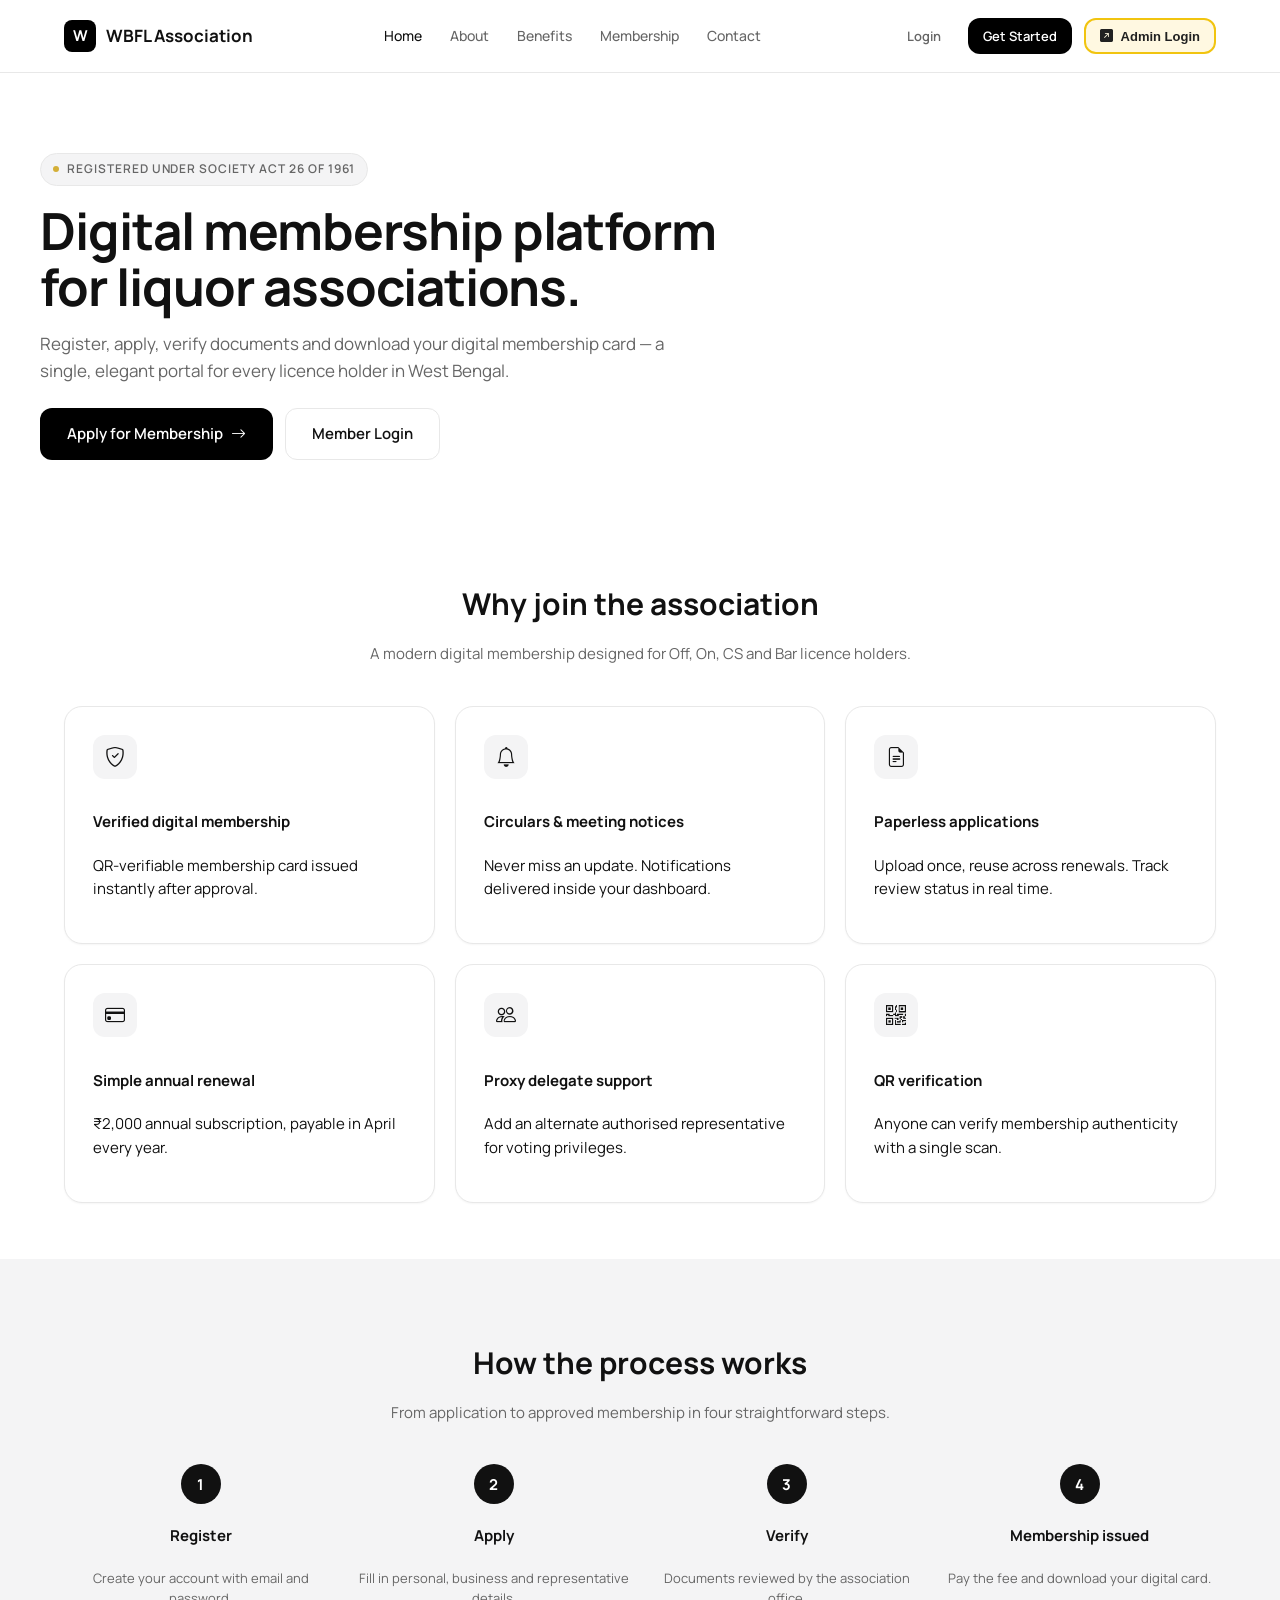
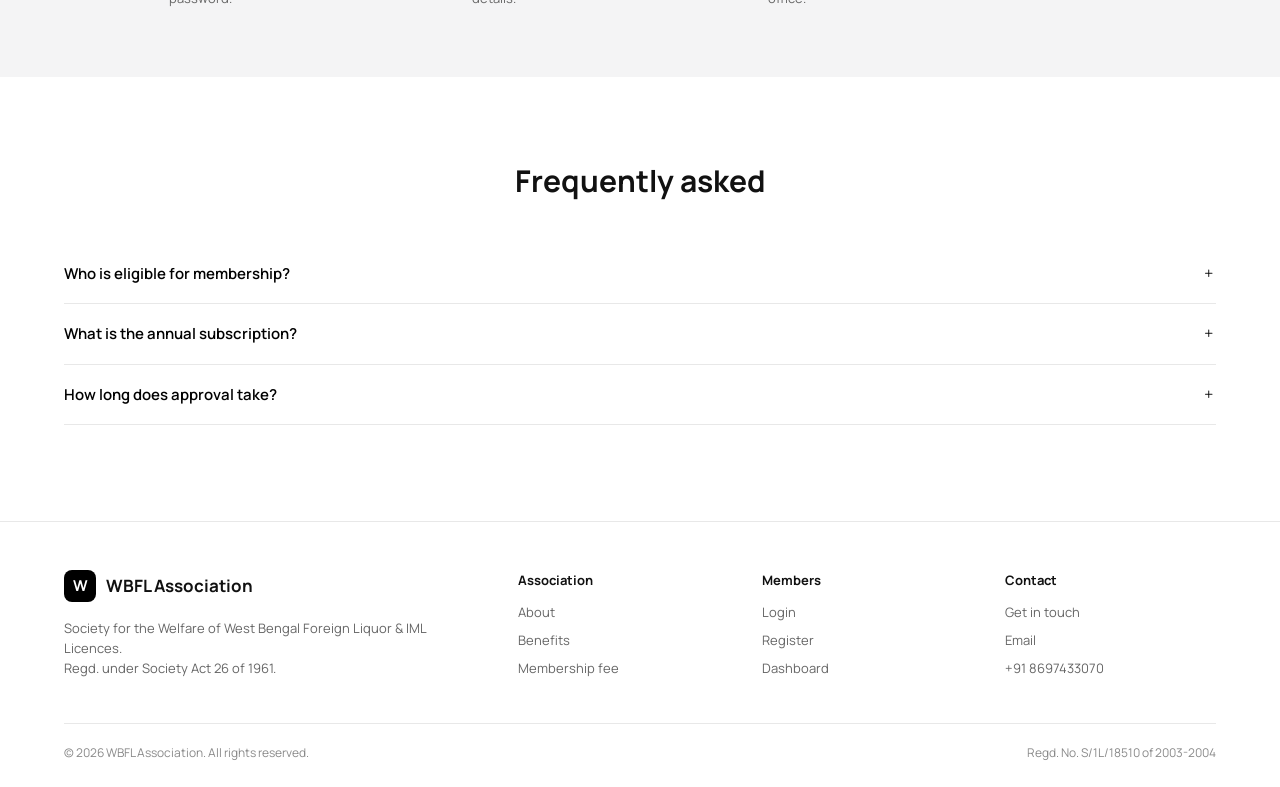
==== commit 9232fd17: "Add admin login modal to homepage with mobile menu integration Implement modal dialog for admin auth" ====
--- a/index.html
+++ b/index.html
@@ -5,14 +5,8 @@
     <meta name="viewport" content="width=device-width,initial-scale=1" />
     <title>Home — WBFL Association</title>
     <link rel="icon" href="favicon.ico" />
-    <link
-      href="https://fonts.googleapis.com/css2?family=Manrope:wght@400;500;600;700&display=swap"
-      rel="stylesheet"
-    />
-    <link
-      rel="stylesheet"
-      href="https://cdn.jsdelivr.net/npm/bootstrap-icons@1.13.1/font/bootstrap-icons.min.css"
-    />
+    <link href="https://fonts.googleapis.com/css2?family=Manrope:wght@400;500;600;700&display=swap" rel="stylesheet" />
+    <link rel="stylesheet" href="https://cdn.jsdelivr.net/npm/bootstrap-icons@1.13.1/font/bootstrap-icons.min.css" />
     <link rel="stylesheet" href="assets/css/style.css" />
     <link rel="stylesheet" href="assets/css/components.css" />
     <link rel="stylesheet" href="assets/css/responsive.css" />
@@ -20,9 +14,7 @@
   <body>
     <header class="nav">
       <div class="container nav-inner">
-        <a href="index.html" class="brand"
-          ><span class="brand-mark">W</span> WBFL Association</a
-        >
+        <a href="index.html" class="brand"><span class="brand-mark">W</span> WBFL Association</a>
         <nav class="nav-links">
           <a href="index.html" class="active">Home</a>
           <a href="about.html" class="">About</a>
@@ -31,54 +23,30 @@
           <a href="contact.html" class="">Contact</a>
         </nav>
         <div class="nav-cta">
-          <a href="login.html" class="btn btn-ghost btn-sm hide-mobile">Login</a
-          ><a href="register.html" class="btn btn-primary btn-sm"
-            >Get Started</a
-          >
-          <button
-            class="btn btn-admin btn-sm hide-mobile"
-            id="adminLoginBtn"
-            type="button"
-            onclick="window.location.href = 'admin/index.html'"
-          >
+          <a href="login.html" class="btn btn-ghost btn-sm hide-mobile">Login</a>
+          <a href="register.html" class="btn btn-primary btn-sm">Get Started</a>
+          <button class="btn btn-admin btn-sm hide-mobile" id="adminLoginBtn" type="button">
             <i class="bi bi-arrow-up-right-square-fill" aria-hidden="true"></i>
             Admin Login
           </button>
-          <button
-            class="nav-toggle"
-            data-nav-toggle
-            aria-label="Menu"
-            aria-expanded="false"
-            aria-controls="mobileSheet"
-          >
+          <button class="nav-toggle" data-nav-toggle aria-label="Menu" aria-expanded="false" aria-controls="mobileSheet">
             <i class="bi bi-list"></i>
           </button>
         </div>
       </div>
       <div class="mobile-sheet" id="mobileSheet">
-        <a href="index.html">Home</a><a href="about.html">About</a
-        ><a href="benefits.html">Benefits</a><a href="fee.html">Membership</a
-        ><a href="contact.html">Contact</a><a href="login.html">Login</a>
+        <a href="index.html">Home</a><a href="about.html">About</a><a href="benefits.html">Benefits</a><a href="fee.html">Membership</a><a href="contact.html">Contact</a><a href="login.html">Login</a>
+        <a href="#" id="adminLoginBtnMobile"><i class="bi bi-arrow-up-right-square-fill" aria-hidden="true"></i> Admin Login</a>
       </div>
     </header>
 
     <main>
       <section class="hero container">
-        <span class="eyebrow"
-          ><span class="dot"></span> Registered under Society Act 26 of
-          1961</span
-        >
+        <span class="eyebrow"><span class="dot"></span> Registered under Society Act 26 of 1961</span>
         <h1>Digital membership platform<br />for liquor associations.</h1>
-        <p class="lead">
-          Register, apply, verify documents and download your digital membership
-          card — a single, elegant portal for every licence holder in West
-          Bengal.
-        </p>
+        <p class="lead">Register, apply, verify documents and download your digital membership card — a single, elegant portal for every licence holder in West Bengal.</p>
         <div class="hero-actions">
-          <a href="register.html" class="btn btn-primary btn-lg"
-            >Apply for Membership
-            <i class="bi bi-arrow-right" aria-hidden="true"></i
-          ></a>
+          <a href="register.html" class="btn btn-primary btn-lg">Apply for Membership <i class="bi bi-arrow-right" aria-hidden="true"></i></a>
           <a href="login.html" class="btn btn-secondary btn-lg">Member Login</a>
         </div>
       </section>
@@ -87,69 +55,15 @@
         <div class="container">
           <div class="section-title">
             <h2>Why join the association</h2>
-            <p>
-              A modern digital membership designed for Off, On, CS and Bar
-              licence holders.
-            </p>
+            <p>A modern digital membership designed for Off, On, CS and Bar licence holders.</p>
           </div>
           <div class="grid grid-3">
-            <div class="card feature card-hover">
-              <div class="feature-icon">
-                <i class="bi bi-shield-check" aria-hidden="true"></i>
-              </div>
-              <h4>Verified digital membership</h4>
-              <p>
-                QR-verifiable membership card issued instantly after approval.
-              </p>
-            </div>
-            <div class="card feature card-hover">
-              <div class="feature-icon">
-                <i class="bi bi-bell" aria-hidden="true"></i>
-              </div>
-              <h4>Circulars &amp; meeting notices</h4>
-              <p>
-                Never miss an update. Notifications delivered inside your
-                dashboard.
-              </p>
-            </div>
-            <div class="card feature card-hover">
-              <div class="feature-icon">
-                <i class="bi bi-file-earmark-text" aria-hidden="true"></i>
-              </div>
-              <h4>Paperless applications</h4>
-              <p>
-                Upload once, reuse across renewals. Track review status in real
-                time.
-              </p>
-            </div>
-            <div class="card feature card-hover">
-              <div class="feature-icon">
-                <i class="bi bi-credit-card" aria-hidden="true"></i>
-              </div>
-              <h4>Simple annual renewal</h4>
-              <p>
-                &#8377;2,000 annual subscription, payable in April every year.
-              </p>
-            </div>
-            <div class="card feature card-hover">
-              <div class="feature-icon">
-                <i class="bi bi-people" aria-hidden="true"></i>
-              </div>
-              <h4>Proxy delegate support</h4>
-              <p>
-                Add an alternate authorised representative for voting
-                privileges.
-              </p>
-            </div>
-            <div class="card feature card-hover">
-              <div class="feature-icon">
-                <i class="bi bi-qr-code" aria-hidden="true"></i>
-              </div>
-              <h4>QR verification</h4>
-              <p>
-                Anyone can verify membership authenticity with a single scan.
-              </p>
-            </div>
+            <div class="card feature card-hover"><div class="feature-icon"><i class="bi bi-shield-check" aria-hidden="true"></i></div><h4>Verified digital membership</h4><p>QR-verifiable membership card issued instantly after approval.</p></div>
+            <div class="card feature card-hover"><div class="feature-icon"><i class="bi bi-bell" aria-hidden="true"></i></div><h4>Circulars &amp; meeting notices</h4><p>Never miss an update. Notifications delivered inside your dashboard.</p></div>
+            <div class="card feature card-hover"><div class="feature-icon"><i class="bi bi-file-earmark-text" aria-hidden="true"></i></div><h4>Paperless applications</h4><p>Upload once, reuse across renewals. Track review status in real time.</p></div>
+            <div class="card feature card-hover"><div class="feature-icon"><i class="bi bi-credit-card" aria-hidden="true"></i></div><h4>Simple annual renewal</h4><p>&#8377;2,000 annual subscription, payable in April every year.</p></div>
+            <div class="card feature card-hover"><div class="feature-icon"><i class="bi bi-people" aria-hidden="true"></i></div><h4>Proxy delegate support</h4><p>Add an alternate authorised representative for voting privileges.</p></div>
+            <div class="card feature card-hover"><div class="feature-icon"><i class="bi bi-qr-code" aria-hidden="true"></i></div><h4>QR verification</h4><p>Anyone can verify membership authenticity with a single scan.</p></div>
           </div>
         </div>
       </section>
@@ -158,40 +72,13 @@
         <div class="container">
           <div class="section-title">
             <h2>How the process works</h2>
-            <p>
-              From application to approved membership in four straightforward
-              steps.
-            </p>
+            <p>From application to approved membership in four straightforward steps.</p>
           </div>
           <div class="process">
-            <div class="process-step">
-              <div class="step-num">1</div>
-              <h4>Register</h4>
-              <p class="small mt-8">
-                Create your account with email and password.
-              </p>
-            </div>
-            <div class="process-step">
-              <div class="step-num">2</div>
-              <h4>Apply</h4>
-              <p class="small mt-8">
-                Fill in personal, business and representative details.
-              </p>
-            </div>
-            <div class="process-step">
-              <div class="step-num">3</div>
-              <h4>Verify</h4>
-              <p class="small mt-8">
-                Documents reviewed by the association office.
-              </p>
-            </div>
-            <div class="process-step">
-              <div class="step-num">4</div>
-              <h4>Membership issued</h4>
-              <p class="small mt-8">
-                Pay the fee and download your digital card.
-              </p>
-            </div>
+            <div class="process-step"><div class="step-num">1</div><h4>Register</h4><p class="small mt-8">Create your account with email and password.</p></div>
+            <div class="process-step"><div class="step-num">2</div><h4>Apply</h4><p class="small mt-8">Fill in personal, business and representative details.</p></div>
+            <div class="process-step"><div class="step-num">3</div><h4>Verify</h4><p class="small mt-8">Documents reviewed by the association office.</p></div>
+            <div class="process-step"><div class="step-num">4</div><h4>Membership issued</h4><p class="small mt-8">Pay the fee and download your digital card.</p></div>
           </div>
         </div>
       </section>
@@ -200,76 +87,46 @@
         <div class="container">
           <div class="section-title"><h2>Frequently asked</h2></div>
           <div class="faq" data-faq>
-            <div class="faq-item">
-              <button class="faq-q" aria-expanded="false">
-                <span>Who is eligible for membership?</span
-                ><i class="bi bi-plus" aria-hidden="true"></i>
-              </button>
-              <div class="faq-a">
-                Any holder of a Foreign Liquor or IML licence — Off, On, CS or
-                Bar category — in West Bengal is eligible.
-              </div>
-            </div>
-            <div class="faq-item">
-              <button class="faq-q" aria-expanded="false">
-                <span>What is the annual subscription?</span
-                ><i class="bi bi-plus" aria-hidden="true"></i>
-              </button>
-              <div class="faq-a">
-                &#8377;2,000 payable at the first instance and subsequently in
-                April every year.
-              </div>
-            </div>
-            <div class="faq-item">
-              <button class="faq-q" aria-expanded="false">
-                <span>How long does approval take?</span
-                ><i class="bi bi-plus" aria-hidden="true"></i>
-              </button>
-              <div class="faq-a">
-                Typically 5&ndash;7 working days from the date of complete
-                submission with all required documents.
-              </div>
-            </div>
+            <div class="faq-item"><button class="faq-q" aria-expanded="false"><span>Who is eligible for membership?</span><i class="bi bi-plus" aria-hidden="true"></i></button><div class="faq-a">Any holder of a Foreign Liquor or IML licence — Off, On, CS or Bar category — in West Bengal is eligible.</div></div>
+            <div class="faq-item"><button class="faq-q" aria-expanded="false"><span>What is the annual subscription?</span><i class="bi bi-plus" aria-hidden="true"></i></button><div class="faq-a">&#8377;2,000 payable at the first instance and subsequently in April every year.</div></div>
+            <div class="faq-item"><button class="faq-q" aria-expanded="false"><span>How long does approval take?</span><i class="bi bi-plus" aria-hidden="true"></i></button><div class="faq-a">Typically 5&ndash;7 working days from the date of complete submission with all required documents.</div></div>
           </div>
         </div>
       </section>
     </main>
+
     <footer class="footer">
       <div class="container">
         <div class="footer-grid">
           <div>
-            <div class="brand mb-16">
-              <span class="brand-mark">W</span> WBFL Association
-            </div>
-            <p class="small">
-              Society for the Welfare of West Bengal Foreign Liquor &amp; IML
-              Licences.<br />Regd. under Society Act 26 of 1961.
-            </p>
+            <div class="brand mb-16"><span class="brand-mark">W</span> WBFL Association</div>
+            <p class="small">Society for the Welfare of West Bengal Foreign Liquor &amp; IML Licences.<br />Regd. under Society Act 26 of 1961.</p>
           </div>
-          <div>
-            <h5>Association</h5>
-            <a href="about.html">About</a><a href="benefits.html">Benefits</a
-            ><a href="fee.html">Membership fee</a>
-          </div>
-          <div>
-            <h5>Members</h5>
-            <a href="login.html">Login</a><a href="register.html">Register</a
-            ><a href="dashboard.html">Dashboard</a>
-          </div>
-          <div>
-            <h5>Contact</h5>
-            <a href="contact.html">Get in touch</a
-            ><a href="mailto:wbfloffandonasso@gmail.com">Email</a
-            ><a href="tel:+918697433070">+91 8697433070</a>
-          </div>
+          <div><h5>Association</h5><a href="about.html">About</a><a href="benefits.html">Benefits</a><a href="fee.html">Membership fee</a></div>
+          <div><h5>Members</h5><a href="login.html">Login</a><a href="register.html">Register</a><a href="dashboard.html">Dashboard</a></div>
+          <div><h5>Contact</h5><a href="contact.html">Get in touch</a><a href="mailto:wbfloffandonasso@gmail.com">Email</a><a href="tel:+918697433070">+91 8697433070</a></div>
         </div>
         <div class="footer-bottom">
-          <span>&copy; 2026 WBFL Association. All rights reserved.</span
-          ><span>Regd. No. S/1L/18510 of 2003-2004</span>
+          <span>&copy; 2026 WBFL Association. All rights reserved.</span><span>Regd. No. S/1L/18510 of 2003-2004</span>
         </div>
       </div>
     </footer>
+
+    <div class="modal-backdrop" id="adminModalBackdrop">
+      <div class="modal-card" role="dialog" aria-modal="true" aria-labelledby="adminModalTitle">
+        <button class="modal-close" id="adminModalClose" type="button" aria-label="Close"><i class="bi bi-x-lg" aria-hidden="true"></i></button>
+        <div class="modal-icon"><i class="bi bi-shield-lock-fill" aria-hidden="true"></i></div>
+        <h3 id="adminModalTitle">Admin Login</h3>
+        <p class="sub">Restricted access — association office use only.</p>
+        <form class="form" id="adminLoginForm" novalidate>
+          <div class="field"><label for="adminEmail">Admin email</label><input class="input" id="adminEmail" type="email" name="email" autocomplete="username" placeholder="admin@wbfl.org" required/></div>
+          <div class="field"><label for="adminPassword">Password</label><input class="input" id="adminPassword" type="password" name="password" autocomplete="current-password" placeholder="Enter admin password" required/></div>
+          <button class="btn btn-admin btn-block" type="submit"><i class="bi bi-arrow-up-right-square-fill" aria-hidden="true"></i> Login to Admin Panel</button>
+        </form>
+      </div>
+    </div>
+
     <script src="assets/js/app.js"></script>
     <script src="assets/js/navigation.js"></script>
   </body>
-</html>
+</html>
--- a/assets/css/components.css
+++ b/assets/css/components.css
@@ -964,13 +964,14 @@
 }
 
 .btn-admin {
-  background: #ffea00;
-  color: #212121;
-  border: 1px solid #ffea00;
+    background: #FFF8E1;
+    color: #212121;
+    border: 2px solid #F1C40F;
 }
 .btn-admin:hover {
-  background: #e6d200;
-  border-color: #e6d200;
+  background: #FFF8E1;
+    color: #212121;
+    border: 2px solid #FFF8E1;
 }
 .modal-backdrop {
   display: none;
